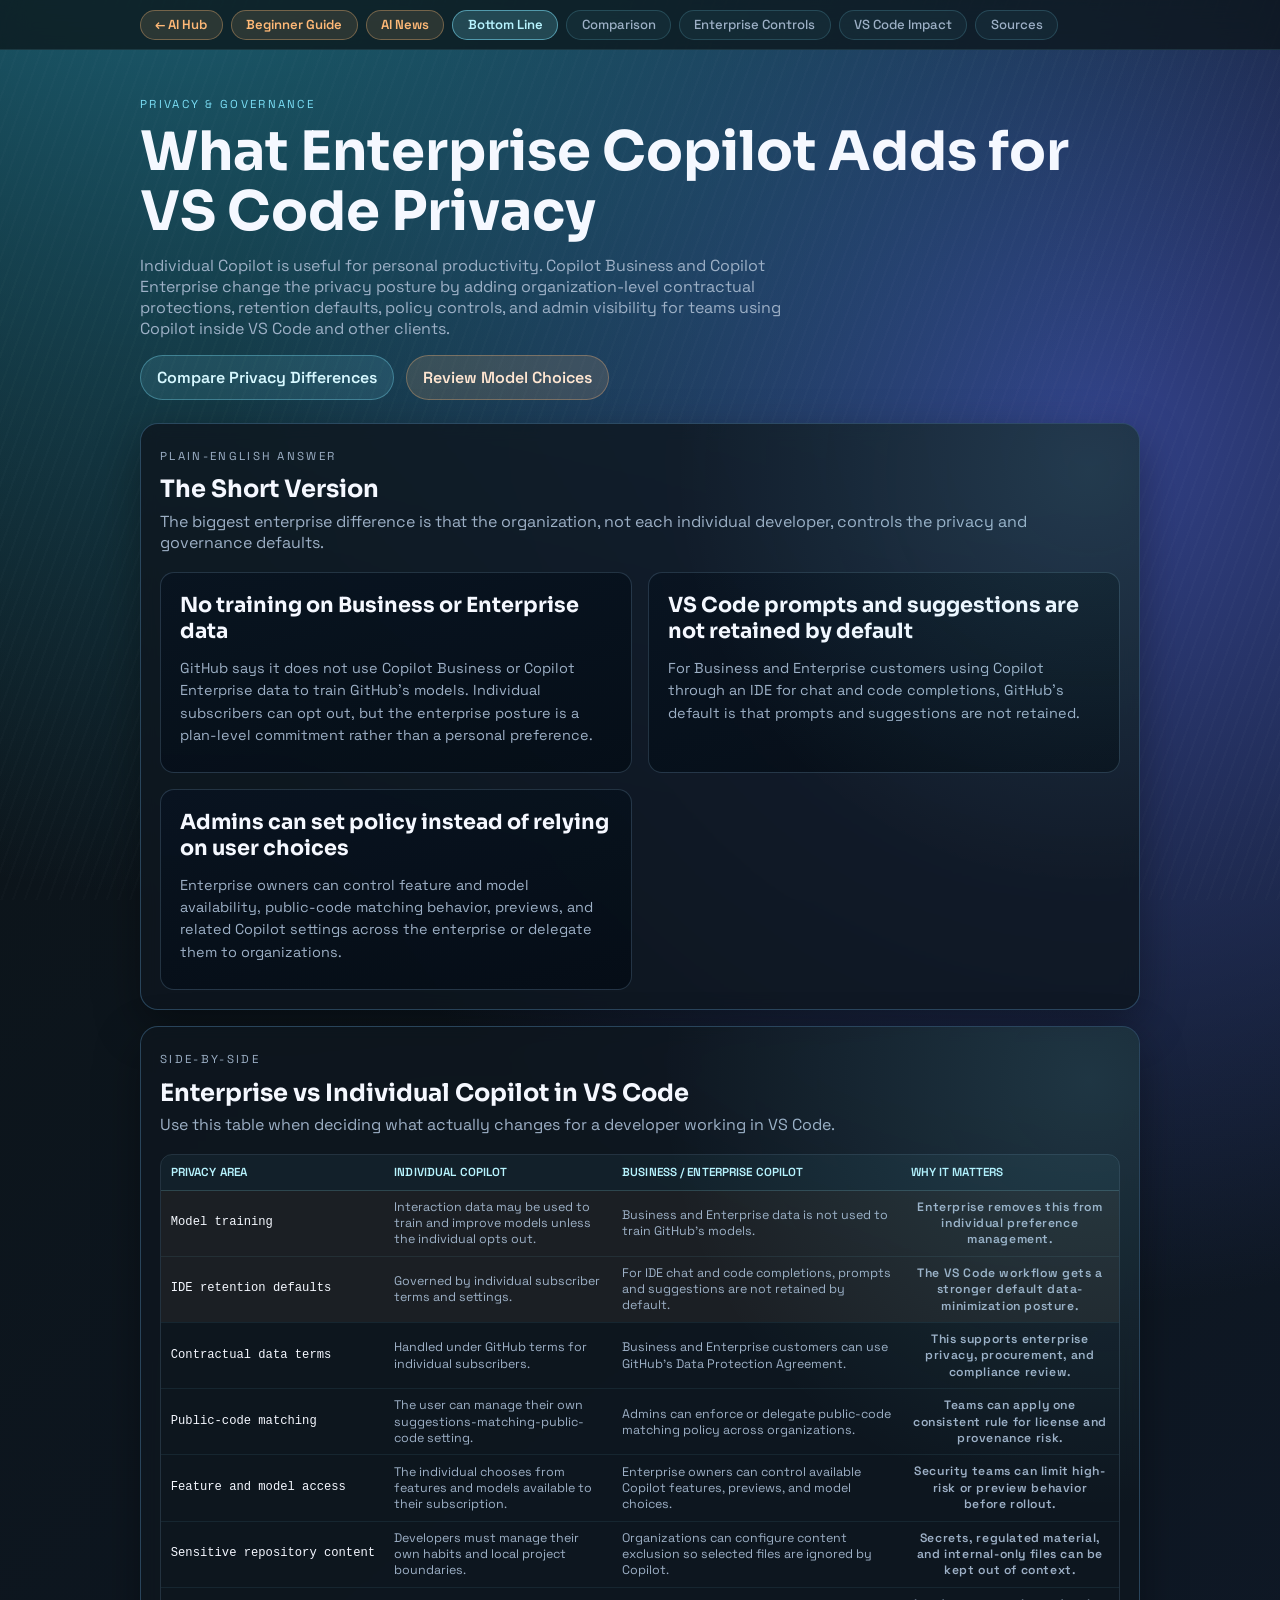
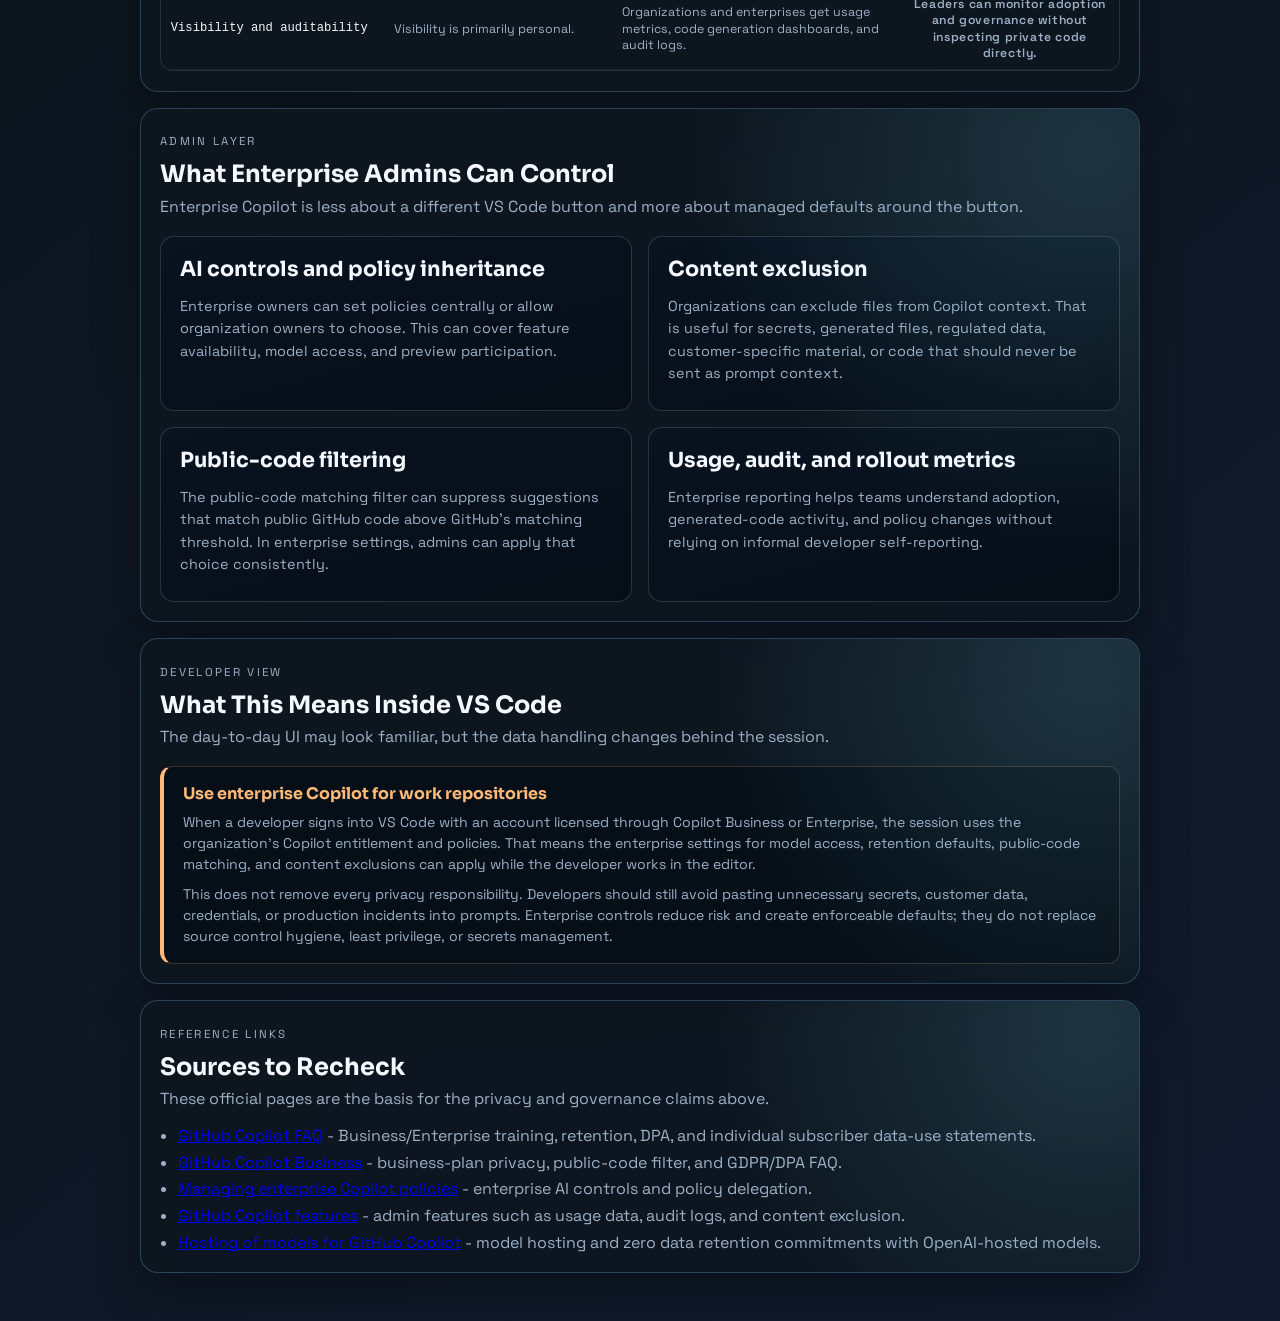
==== enterprise-privacy.html @ 4fa2a6f9 "Add enterprise Copilot privacy page" ====
<!doctype html>
<html lang="en">
  <head>
    <meta charset="UTF-8" />
    <meta name="viewport" content="width=device-width, initial-scale=1.0" />
    <title>Enterprise Copilot Privacy — VS Code Data Controls</title>
    <meta
      name="description"
      content="A practical comparison of what GitHub Copilot Business and Enterprise add for privacy and governance compared with individual Copilot use in VS Code."
    />
    <link rel="preconnect" href="https://fonts.googleapis.com" />
    <link rel="preconnect" href="https://fonts.gstatic.com" crossorigin />
    <link
      href="https://fonts.googleapis.com/css2?family=Space+Grotesk:wght@400;500;700&family=Sora:wght@500;700&display=swap"
      rel="stylesheet"
    />
    <link rel="stylesheet" href="styles.css" />
  </head>
  <body>
    <div class="background-glow" aria-hidden="true"></div>

    <nav class="section-nav nav-visible-always" id="section-nav" aria-label="Enterprise privacy page sections">
      <div class="section-nav-inner">
        <a href="index.html" class="nav-pill nav-pill-back">&#8592; AI Hub</a>
        <a href="guide.html" class="nav-pill nav-pill-back">Beginner Guide</a>
        <a href="news.html" class="nav-pill nav-pill-back">AI News</a>
        <a href="#bottom-line" class="nav-pill active">Bottom Line</a>
        <a href="#comparison" class="nav-pill">Comparison</a>
        <a href="#controls" class="nav-pill">Enterprise Controls</a>
        <a href="#vscode" class="nav-pill">VS Code Impact</a>
        <a href="#sources" class="nav-pill">Sources</a>
      </div>
    </nav>

    <main class="page">
      <header class="hero reveal">
        <p class="eyebrow">Privacy &amp; Governance</p>
        <h1>What Enterprise Copilot Adds for VS Code Privacy</h1>
        <p class="hero-copy">
          Individual Copilot is useful for personal productivity. Copilot Business and Copilot Enterprise change the
          privacy posture by adding organization-level contractual protections, retention defaults, policy controls,
          and admin visibility for teams using Copilot inside VS Code and other clients.
        </p>
        <div class="hero-actions">
          <a href="#comparison" class="hero-guide-link">Compare Privacy Differences</a>
          <a href="index.html#models" class="hero-guide-link hero-guide-link-secondary">Review Model Choices</a>
        </div>
      </header>

      <section class="panel reveal" id="bottom-line" aria-labelledby="bottom-line-heading">
        <div class="panel-head">
          <p class="eyebrow">Plain-English Answer</p>
          <h2 id="bottom-line-heading">The Short Version</h2>
          <p>
            The biggest enterprise difference is that the organization, not each individual developer, controls the
            privacy and governance defaults.
          </p>
        </div>

        <div class="overview-grid">
          <article class="overview-card">
            <h3>No training on Business or Enterprise data</h3>
            <p class="guide-text">
              GitHub says it does not use Copilot Business or Copilot Enterprise data to train GitHub's models.
              Individual subscribers can opt out, but the enterprise posture is a plan-level commitment rather than a
              personal preference.
            </p>
          </article>
          <article class="overview-card">
            <h3>VS Code prompts and suggestions are not retained by default</h3>
            <p class="guide-text">
              For Business and Enterprise customers using Copilot through an IDE for chat and code completions, GitHub's
              default is that prompts and suggestions are not retained.
            </p>
          </article>
          <article class="overview-card">
            <h3>Admins can set policy instead of relying on user choices</h3>
            <p class="guide-text">
              Enterprise owners can control feature and model availability, public-code matching behavior, previews,
              and related Copilot settings across the enterprise or delegate them to organizations.
            </p>
          </article>
        </div>
      </section>

      <section class="panel reveal" id="comparison" aria-labelledby="comparison-heading">
        <div class="panel-head">
          <p class="eyebrow">Side-by-Side</p>
          <h2 id="comparison-heading">Enterprise vs Individual Copilot in VS Code</h2>
          <p>Use this table when deciding what actually changes for a developer working in VS Code.</p>
        </div>

        <div class="table-wrapper">
          <table class="models-table">
            <thead>
              <tr>
                <th>Privacy Area</th>
                <th>Individual Copilot</th>
                <th>Business / Enterprise Copilot</th>
                <th>Why It Matters</th>
              </tr>
            </thead>
            <tbody>
              <tr class="highlight">
                <td class="model-name">Model training</td>
                <td>Interaction data may be used to train and improve models unless the individual opts out.</td>
                <td>Business and Enterprise data is not used to train GitHub's models.</td>
                <td class="strengths">Enterprise removes this from individual preference management.</td>
              </tr>
              <tr class="highlight">
                <td class="model-name">IDE retention defaults</td>
                <td>Governed by individual subscriber terms and settings.</td>
                <td>For IDE chat and code completions, prompts and suggestions are not retained by default.</td>
                <td class="strengths">The VS Code workflow gets a stronger default data-minimization posture.</td>
              </tr>
              <tr>
                <td class="model-name">Contractual data terms</td>
                <td>Handled under GitHub terms for individual subscribers.</td>
                <td>Business and Enterprise customers can use GitHub's Data Protection Agreement.</td>
                <td class="strengths">This supports enterprise privacy, procurement, and compliance review.</td>
              </tr>
              <tr>
                <td class="model-name">Public-code matching</td>
                <td>The user can manage their own suggestions-matching-public-code setting.</td>
                <td>Admins can enforce or delegate public-code matching policy across organizations.</td>
                <td class="strengths">Teams can apply one consistent rule for license and provenance risk.</td>
              </tr>
              <tr>
                <td class="model-name">Feature and model access</td>
                <td>The individual chooses from features and models available to their subscription.</td>
                <td>Enterprise owners can control available Copilot features, previews, and model choices.</td>
                <td class="strengths">Security teams can limit high-risk or preview behavior before rollout.</td>
              </tr>
              <tr>
                <td class="model-name">Sensitive repository content</td>
                <td>Developers must manage their own habits and local project boundaries.</td>
                <td>Organizations can configure content exclusion so selected files are ignored by Copilot.</td>
                <td class="strengths">Secrets, regulated material, and internal-only files can be kept out of context.</td>
              </tr>
              <tr>
                <td class="model-name">Visibility and auditability</td>
                <td>Visibility is primarily personal.</td>
                <td>Organizations and enterprises get usage metrics, code generation dashboards, and audit logs.</td>
                <td class="strengths">Leaders can monitor adoption and governance without inspecting private code directly.</td>
              </tr>
            </tbody>
          </table>
        </div>
      </section>

      <section class="panel reveal" id="controls" aria-labelledby="controls-heading">
        <div class="panel-head">
          <p class="eyebrow">Admin Layer</p>
          <h2 id="controls-heading">What Enterprise Admins Can Control</h2>
          <p>Enterprise Copilot is less about a different VS Code button and more about managed defaults around the button.</p>
        </div>

        <div class="overview-grid">
          <article class="overview-card">
            <h3>AI controls and policy inheritance</h3>
            <p class="guide-text">
              Enterprise owners can set policies centrally or allow organization owners to choose. This can cover
              feature availability, model access, and preview participation.
            </p>
          </article>
          <article class="overview-card">
            <h3>Content exclusion</h3>
            <p class="guide-text">
              Organizations can exclude files from Copilot context. That is useful for secrets, generated files,
              regulated data, customer-specific material, or code that should never be sent as prompt context.
            </p>
          </article>
          <article class="overview-card">
            <h3>Public-code filtering</h3>
            <p class="guide-text">
              The public-code matching filter can suppress suggestions that match public GitHub code above GitHub's
              matching threshold. In enterprise settings, admins can apply that choice consistently.
            </p>
          </article>
          <article class="overview-card">
            <h3>Usage, audit, and rollout metrics</h3>
            <p class="guide-text">
              Enterprise reporting helps teams understand adoption, generated-code activity, and policy changes without
              relying on informal developer self-reporting.
            </p>
          </article>
        </div>
      </section>

      <section class="panel reveal" id="vscode" aria-labelledby="vscode-heading">
        <div class="panel-head">
          <p class="eyebrow">Developer View</p>
          <h2 id="vscode-heading">What This Means Inside VS Code</h2>
          <p>The day-to-day UI may look familiar, but the data handling changes behind the session.</p>
        </div>

        <div class="guide-callout">
          <h3>Use enterprise Copilot for work repositories</h3>
          <p>
            When a developer signs into VS Code with an account licensed through Copilot Business or Enterprise, the
            session uses the organization's Copilot entitlement and policies. That means the enterprise settings for
            model access, retention defaults, public-code matching, and content exclusions can apply while the developer
            works in the editor.
          </p>
          <p>
            This does not remove every privacy responsibility. Developers should still avoid pasting unnecessary secrets,
            customer data, credentials, or production incidents into prompts. Enterprise controls reduce risk and create
            enforceable defaults; they do not replace source control hygiene, least privilege, or secrets management.
          </p>
        </div>
      </section>

      <section class="panel reveal" id="sources" aria-labelledby="sources-heading">
        <div class="panel-head">
          <p class="eyebrow">Reference Links</p>
          <h2 id="sources-heading">Sources to Recheck</h2>
          <p>These official pages are the basis for the privacy and governance claims above.</p>
        </div>

        <ul class="news-sources">
          <li>
            <a href="https://github.com/features/copilot" target="_blank" rel="noopener noreferrer">GitHub Copilot FAQ</a>
            - Business/Enterprise training, retention, DPA, and individual subscriber data-use statements.
          </li>
          <li>
            <a href="https://github.com/features/copilot/copilot-business" target="_blank" rel="noopener noreferrer">GitHub Copilot Business</a>
            - business-plan privacy, public-code filter, and GDPR/DPA FAQ.
          </li>
          <li>
            <a href="https://docs.github.com/copilot/how-tos/administer-copilot/manage-for-enterprise/manage-enterprise-policies" target="_blank" rel="noopener noreferrer">Managing enterprise Copilot policies</a>
            - enterprise AI controls and policy delegation.
          </li>
          <li>
            <a href="https://docs.github.com/en/enterprise-cloud@latest/copilot/about-github-copilot/github-copilot-features" target="_blank" rel="noopener noreferrer">GitHub Copilot features</a>
            - admin features such as usage data, audit logs, and content exclusion.
          </li>
          <li>
            <a href="https://docs.github.com/en/enterprise-cloud@latest/copilot/reference/ai-models/model-hosting" target="_blank" rel="noopener noreferrer">Hosting of models for GitHub Copilot</a>
            - model hosting and zero data retention commitments with OpenAI-hosted models.
          </li>
        </ul>
      </section>
    </main>

    <script src="script.js"></script>
  </body>
</html>
---- styles.css ----
:root {
  --bg-start: #0b1316;
  --bg-end: #101a2c;
  --panel: rgba(14, 22, 31, 0.82);
  --panel-border: rgba(120, 196, 255, 0.27);
  --text: #f5f8ff;
  --muted: #9db0c6;
  --accent: #7bdff6;
  --accent-2: #ffb977;
  --danger: #ff7f7f;
  --shadow: 0 16px 45px rgba(0, 0, 0, 0.35);
}

*,
*::before,
*::after {
  box-sizing: border-box;
}

html {
  scroll-behavior: smooth;
  scroll-padding-top: 4rem;
}

body {
  margin: 0;
  min-height: 100vh;
  font-family: "Space Grotesk", sans-serif;
  color: var(--text);
  background: radial-gradient(circle at 15% -10%, #1f6c82 0, transparent 35%),
    radial-gradient(circle at 85% 15%, #33428a 0, transparent 32%),
    linear-gradient(140deg, var(--bg-start), var(--bg-end));
}

.background-glow {
  position: fixed;
  inset: 0;
  pointer-events: none;
  background: repeating-linear-gradient(
    110deg,
    rgba(255, 255, 255, 0.015),
    rgba(255, 255, 255, 0.015) 2px,
    transparent 2px,
    transparent 11px
  );
  animation: drift 16s linear infinite;
}

.page {
  width: min(1000px, 94vw);
  margin: 0 auto;
  padding: 2.2rem 0 3rem;
}

.hero-shell {
  display: grid;
  grid-template-columns: 1fr;
  gap: 1rem;
  align-items: start;
  margin-bottom: 1.4rem;
}

.hero {
  margin-bottom: 1.4rem;
}

.hero-shell .hero {
  margin-bottom: 0;
}

.eyebrow {
  letter-spacing: 0.2em;
  text-transform: uppercase;
  font-size: 0.72rem;
  color: var(--accent);
  margin-bottom: 0.7rem;
}

h1,
h2,
h3 {
  font-family: "Sora", sans-serif;
}

h1 {
  margin: 0;
  font-size: clamp(2rem, 5vw, 3.4rem);
  line-height: 1.1;
}

.hero-copy {
  margin-top: 0.8rem;
  max-width: 66ch;
  color: var(--muted);
}

.hero-actions {
  display: flex;
  flex-wrap: wrap;
  gap: 0.75rem;
  margin-top: 1rem;
}

.hero-guide-link {
  display: inline-flex;
  align-items: center;
  gap: 0.4rem;
  padding: 0.7rem 1rem;
  border-radius: 999px;
  border: 1px solid rgba(123, 223, 246, 0.35);
  background: rgba(123, 223, 246, 0.12);
  color: #d7f8ff;
  text-decoration: none;
  font-weight: 600;
  transition: background 160ms ease, border-color 160ms ease, transform 160ms ease;
}

.hero-guide-link:hover,
.hero-guide-link:focus-visible {
  background: rgba(123, 223, 246, 0.2);
  border-color: rgba(123, 223, 246, 0.58);
  transform: translateY(-1px);
}

.hero-guide-link-secondary {
  background: rgba(255, 185, 119, 0.14);
  border-color: rgba(255, 185, 119, 0.32);
  color: #ffe6d1;
}

.hero-guide-link-secondary:hover,
.hero-guide-link-secondary:focus-visible {
  background: rgba(255, 185, 119, 0.2);
  border-color: rgba(255, 185, 119, 0.58);
}

.news-sidebar {
  position: relative;
  overflow: hidden;
  border-radius: 20px;
  padding: 0.9rem;
  border: 1px solid rgba(255, 196, 119, 0.32);
  background:
    radial-gradient(circle at top right, rgba(255, 214, 153, 0.2), transparent 34%),
    linear-gradient(160deg, rgba(47, 27, 16, 0.96), rgba(23, 15, 12, 0.96));
  box-shadow: 0 22px 45px rgba(0, 0, 0, 0.34);
}

.news-sidebar::before {
  content: "";
  position: absolute;
  inset: 0;
  pointer-events: none;
  background: repeating-linear-gradient(
    135deg,
    rgba(255, 255, 255, 0.018),
    rgba(255, 255, 255, 0.018) 5px,
    transparent 5px,
    transparent 14px
  );
  opacity: 0.7;
}

.news-sidebar > * {
  position: relative;
  z-index: 1;
}

.news-sidebar-head h2 {
  margin: 0;
  font-size: clamp(1.08rem, 1.8vw, 1.38rem);
  line-height: 1.15;
  letter-spacing: -0.02em;
}

.news-sidebar-head p:last-child {
  margin: 0.45rem 0 0;
  color: rgba(255, 233, 205, 0.78);
  line-height: 1.4;
  font-size: 0.8rem;
}

.news-sidebar-kicker {
  margin: 0 0 0.4rem;
  color: #ffcf9a;
  font-size: 0.62rem;
  letter-spacing: 0.18em;
  text-transform: uppercase;
}

.latest-news-list {
  display: grid;
  gap: 0.55rem;
  margin-top: 0.75rem;
}

.latest-news-card {
  padding: 0.72rem 0.78rem;
  border-radius: 12px;
  background: rgba(255, 244, 230, 0.06);
  border: 1px solid rgba(255, 214, 163, 0.14);
  backdrop-filter: blur(8px);
  -webkit-backdrop-filter: blur(8px);
}

.latest-news-meta {
  margin: 0;
  color: #ffcf9a;
  text-transform: uppercase;
  letter-spacing: 0.12em;
  font-size: 0.6rem;
}

.latest-news-title {
  margin: 0.28rem 0 0;
  font-size: 0.83rem;
  line-height: 1.28;
  letter-spacing: -0.01em;
}

.latest-news-title a {
  color: #fff5e8;
  text-decoration: none;
  font-weight: 600;
}

.latest-news-title a:hover,
.latest-news-title a:focus-visible {
  color: #ffd6aa;
}

.latest-news-summary {
  margin: 0.38rem 0 0;
  color: rgba(255, 239, 219, 0.75);
  font-size: 0.75rem;
  line-height: 1.38;
  display: -webkit-box;
  -webkit-line-clamp: 3;
  line-clamp: 3;
  -webkit-box-orient: vertical;
  overflow: hidden;
}

.news-sidebar-link {
  display: inline-flex;
  align-items: center;
  gap: 0.45rem;
  margin-top: 0.75rem;
  padding: 0.58rem 0.72rem;
  border-radius: 999px;
  border: 1px solid rgba(255, 196, 119, 0.42);
  background: rgba(255, 185, 119, 0.12);
  color: #fff3e2;
  font-weight: 600;
  font-size: 0.76rem;
  letter-spacing: 0.01em;
  text-decoration: none;
  transition: transform 160ms ease, background 160ms ease, border-color 160ms ease;
}

.news-sidebar-link::after {
  content: "→";
}

.news-sidebar-link:hover,
.news-sidebar-link:focus-visible {
  transform: translateX(1px);
  background: rgba(255, 185, 119, 0.18);
  border-color: rgba(255, 196, 119, 0.58);
}

.workflow-grid {
  margin-top: 1.2rem;
  display: grid;
  grid-template-columns: repeat(auto-fit, minmax(220px, 1fr));
  gap: 1rem;
}

.workflow-card {
  border: 1px solid rgba(164, 216, 255, 0.18);
  border-radius: 16px;
  padding: 1.1rem;
  background: linear-gradient(165deg, rgba(9, 20, 33, 0.9), rgba(5, 13, 22, 0.86));
}

.workflow-card h3 {
  margin: 0 0 0.55rem 0;
  font-size: 1.05rem;
}

.workflow-card p {
  margin: 0;
  color: var(--muted);
  line-height: 1.55;
  font-size: 0.9rem;
}

.workflow-note {
  margin-top: 0.75rem !important;
  color: rgba(245, 248, 255, 0.88) !important;
}

.workflow-note code,
.news-callout code {
  font-size: 0.85em;
  padding: 0.1rem 0.33rem;
  border-radius: 4px;
  background: rgba(123, 223, 246, 0.11);
  color: var(--accent);
  font-family: "SF Mono", "Fira Code", "Cascadia Code", monospace;
}

.feed-status {
  margin: 0;
  padding: 0.9rem 1rem;
  border-radius: 14px;
  border: 1px dashed rgba(123, 223, 246, 0.28);
  background: rgba(123, 223, 246, 0.05);
  color: var(--muted);
  line-height: 1.5;
}

.panel {
  background: var(--panel);
  border: 1px solid var(--panel-border);
  border-radius: 18px;
  box-shadow: var(--shadow);
  padding: 1.2rem;
  -webkit-backdrop-filter: blur(8px);
  backdrop-filter: blur(8px);
  position: relative;
  overflow: hidden;
}

.panel::before {
  content: "";
  position: absolute;
  inset: 0;
  pointer-events: none;
  background: radial-gradient(circle at 95% 8%, rgba(123, 223, 246, 0.15), transparent 38%);
}

.panel + .panel {
  margin-top: 1rem;
}

.panel-head h2 {
  margin: 0;
}

.panel-head p {
  color: var(--muted);
  margin-top: 0.4rem;
}

/* ── Use Cases Accordion ───────────────────────────────── */
.use-cases-list {
  margin-top: 1rem;
  display: flex;
  flex-direction: column;
  gap: 0.75rem;
}

.use-case-item {
  border: 1px solid rgba(164, 216, 255, 0.2);
  border-radius: 12px;
  background: linear-gradient(165deg, rgba(9, 20, 33, 0.88), rgba(5, 13, 22, 0.88));
  overflow: hidden;
}

.use-case-item summary {
  list-style: none;
  cursor: pointer;
  display: flex;
  align-items: center;
  justify-content: space-between;
  gap: 0.8rem;
  padding: 0.8rem 0.95rem;
  font-family: "Sora", sans-serif;
  font-size: 0.95rem;
  color: var(--text);
}

.use-case-item summary::-webkit-details-marker {
  display: none;
}

.use-case-item summary::after {
  content: "+";
  width: 1.2rem;
  height: 1.2rem;
  display: inline-flex;
  align-items: center;
  justify-content: center;
  border-radius: 50%;
  font-size: 0.95rem;
  color: #b8f4ff;
  border: 1px solid rgba(123, 223, 246, 0.35);
  background: rgba(123, 223, 246, 0.08);
  flex-shrink: 0;
}

.use-case-item[open] summary::after {
  content: "−";
}

.use-case-title {
  line-height: 1.3;
}

.use-case-tag {
  font-family: "Space Grotesk", sans-serif;
  font-size: 0.68rem;
  text-transform: uppercase;
  letter-spacing: 0.08em;
  color: var(--accent);
  padding: 0.2rem 0.4rem;
  border-radius: 999px;
  background: rgba(123, 223, 246, 0.13);
  border: 1px solid rgba(123, 223, 246, 0.28);
}

.use-case-body {
  border-top: 1px solid rgba(123, 223, 246, 0.12);
  padding: 0.85rem 0.95rem 0.95rem;
  color: var(--muted);
}

.use-case-body h3 {
  margin: 0.65rem 0 0.35rem;
  font-size: 0.88rem;
  font-family: "Space Grotesk", sans-serif;
  letter-spacing: 0.02em;
}

.use-case-body p {
  margin: 0;
  font-size: 0.84rem;
  line-height: 1.45;
}

.use-case-steps,
.use-case-points {
  margin: 0.15rem 0 0;
  padding-left: 1.05rem;
  font-size: 0.82rem;
  line-height: 1.45;
}

.use-case-steps li + li,
.use-case-points li + li {
  margin-top: 0.22rem;
}

.use-case-body code {
  font-size: 0.83em;
  padding: 0.1rem 0.33rem;
  border-radius: 4px;
  background: rgba(123, 223, 246, 0.11);
  color: var(--accent);
  font-family: "SF Mono", "Fira Code", "Cascadia Code", monospace;
}

/* ── Filter bar ─────────────────────────────────────────── */
.filter-bar {
  display: flex;
  flex-wrap: wrap;
  gap: 0.45rem;
  margin-top: 1rem;
}

.filter-pill {
  display: inline-flex;
  align-items: center;
  gap: 0.35rem;
  padding: 0.28rem 0.7rem;
  border-radius: 999px;
  border: 1px solid rgba(123, 223, 246, 0.22);
  background: rgba(123, 223, 246, 0.06);
  color: var(--muted);
  font-family: "Space Grotesk", sans-serif;
  font-size: 0.8rem;
  cursor: pointer;
  transition: background 160ms ease, border-color 160ms ease, color 160ms ease;
}

.filter-pill:hover {
  background: rgba(123, 223, 246, 0.14);
  border-color: rgba(123, 223, 246, 0.42);
  color: var(--text);
}

.filter-pill.active {
  background: rgba(123, 223, 246, 0.2);
  border-color: rgba(123, 223, 246, 0.58);
  color: #b8f4ff;
  font-weight: 600;
}

.pill-count {
  font-size: 0.7rem;
  opacity: 0.65;
}

/* ── Grouped (all categories) view ─────────────────────── */
.category-container {
  display: flex;
  flex-direction: column;
  gap: 2rem;
  margin-top: 1.5rem;
}

.category-section {
  display: flex;
  flex-direction: column;
}

.category-header {
  font-family: "Space Grotesk", sans-serif;
  font-size: 0.75rem;
  font-weight: 600;
  text-transform: uppercase;
  letter-spacing: 0.14em;
  color: var(--accent);
  margin: 0 0 0.65rem 0;
  padding-bottom: 0.5rem;
  border-bottom: 1px solid rgba(123, 223, 246, 0.15);
}

/* ── Resource grid ──────────────────────────────────────── */
.resource-grid {
  margin-top: 1.15rem;
  display: grid;
  grid-template-columns: repeat(auto-fit, minmax(250px, 1fr));
  gap: 1rem;
}

.category-section .resource-grid {
  margin-top: 0;
}

.resource-card {
  border: 1px solid rgba(164, 216, 255, 0.22);
  border-radius: 16px;
  padding: 1rem;
  background: linear-gradient(165deg, rgba(9, 20, 33, 0.9), rgba(5, 13, 22, 0.9));
  display: flex;
  flex-direction: column;
  gap: 0.75rem;
  transition: transform 180ms ease, border-color 180ms ease, box-shadow 180ms ease;
  min-width: 0;
  min-height: 240px;
  position: relative;
  overflow: hidden;
}

.resource-card::after {
  content: "";
  position: absolute;
  inset: 0;
  border-radius: inherit;
  border: 1px solid rgba(255, 255, 255, 0.06);
  pointer-events: none;
}

.resource-card:hover {
  transform: translateY(-3px);
  border-color: rgba(255, 185, 119, 0.65);
  box-shadow: 0 14px 35px rgba(0, 0, 0, 0.32);
}

.card-top {
  display: flex;
  align-items: center;
  justify-content: space-between;
  gap: 0.5rem;
}

.chip {
  display: inline-flex;
  align-items: center;
  justify-content: center;
  font-size: 0.78rem;
  padding: 0.28rem 0.54rem;
  border-radius: 999px;
  background: rgba(123, 223, 246, 0.2);
  color: #b8f4ff;
  border: 1px solid rgba(123, 223, 246, 0.35);
}

.source {
  font-size: 0.75rem;
  letter-spacing: 0.02em;
  color: rgba(207, 224, 241, 0.82);
  text-transform: lowercase;
}

.resource-card h3 {
  margin: 0;
  line-height: 1.24;
  font-size: 1.38rem;
  overflow-wrap: anywhere;
  word-break: break-word;
}

.note {
  margin: 0;
  color: var(--muted);
  line-height: 1.45;
  display: -webkit-box;
  -webkit-line-clamp: 4;
  line-clamp: 4;
  -webkit-box-orient: vertical;
  overflow: hidden;
  overflow-wrap: anywhere;
  word-break: break-word;
}

.card-actions {
  margin-top: auto;
}

.visit-link {
  display: inline-flex;
  align-items: center;
  gap: 0.45rem;
  color: #d7f8ff;
  text-decoration: none;
  font-weight: 700;
  font-size: 0.93rem;
  border: 1px solid rgba(184, 244, 255, 0.34);
  background: rgba(123, 223, 246, 0.12);
  padding: 0.45rem 0.7rem;
  border-radius: 10px;
  transition: background-color 160ms ease, border-color 160ms ease, transform 160ms ease;
  overflow-wrap: anywhere;
  word-break: break-word;
}

.visit-link::after {
  content: "↗";
  font-size: 0.9rem;
}

.visit-link:hover,
.visit-link:focus-visible {
  background: rgba(255, 185, 119, 0.18);
  border-color: rgba(255, 185, 119, 0.55);
  transform: translateX(1px);
}

.visit-link:focus-visible {
  outline: 2px solid rgba(184, 244, 255, 0.6);
  outline-offset: 2px;
}

.reveal {
  opacity: 0;
  transform: translateY(10px);
  animation: reveal-up 700ms ease forwards;
}

.reveal:nth-of-type(2) {
  animation-delay: 120ms;
}

.reveal:nth-of-type(3) {
  animation-delay: 220ms;
}

@keyframes reveal-up {
  to {
    opacity: 1;
    transform: translateY(0);
  }
}

@keyframes drift {
  0% {
    transform: translateY(0);
  }
  50% {
    transform: translateY(8px);
  }
  100% {
    transform: translateY(0);
  }
}

/* ── Section Nav ───────────────────────────────────────── */
.section-nav {
  position: sticky;
  top: 0;
  z-index: 100;
  background: rgba(11, 19, 22, 0.72);
  -webkit-backdrop-filter: blur(14px);
  backdrop-filter: blur(14px);
  border-bottom: 1px solid rgba(123, 223, 246, 0.12);
  padding: 0.6rem 0;
  transform: translateY(-100%);
  opacity: 0;
  transition: transform 300ms ease, opacity 300ms ease;
}

.section-nav.nav-visible {
  transform: translateY(0);
  opacity: 1;
}

.section-nav-inner {
  width: min(1000px, 94vw);
  margin: 0 auto;
  display: flex;
  gap: 0.5rem;
  overflow-x: auto;
  scrollbar-width: none;
  -ms-overflow-style: none;
}

.section-nav-inner::-webkit-scrollbar {
  display: none;
}

.nav-pill {
  flex-shrink: 0;
  padding: 0.35rem 0.9rem;
  border-radius: 999px;
  border: 1px solid rgba(123, 223, 246, 0.18);
  background: rgba(123, 223, 246, 0.05);
  color: var(--muted);
  font-family: "Space Grotesk", sans-serif;
  font-size: 0.82rem;
  font-weight: 500;
  text-decoration: none;
  white-space: nowrap;
  transition: background 160ms ease, border-color 160ms ease, color 160ms ease;
}

.nav-pill:hover {
  background: rgba(123, 223, 246, 0.14);
  border-color: rgba(123, 223, 246, 0.4);
  color: var(--text);
}

.nav-pill.active {
  background: rgba(123, 223, 246, 0.2);
  border-color: rgba(123, 223, 246, 0.55);
  color: #b8f4ff;
  font-weight: 600;
}

/* ── Overview Grid ─────────────────────────────────────── */
.overview-grid {
  display: grid;
  grid-template-columns: 1fr 1fr;
  gap: 1rem;
  margin-top: 1.2rem;
}

.overview-card {
  border: 1px solid rgba(164, 216, 255, 0.18);
  border-radius: 14px;
  padding: 1.2rem;
  background: linear-gradient(165deg, rgba(9, 20, 33, 0.85), rgba(5, 13, 22, 0.85));
}

.overview-card h3 {
  margin: 0 0 0.8rem 0;
  font-size: 1.3rem;
  display: flex;
  align-items: center;
  gap: 0.5rem;
}

.overview-icon {
  font-size: 1.4rem;
}

.overview-list {
  margin: 0;
  padding-left: 1.1rem;
  color: var(--muted);
  line-height: 1.6;
  font-size: 0.92rem;
}

.overview-list li + li {
  margin-top: 0.35rem;
}

.overview-list code {
  font-size: 0.85em;
  padding: 0.12rem 0.4rem;
  border-radius: 4px;
  background: rgba(123, 223, 246, 0.12);
  color: var(--accent);
  font-family: "SF Mono", "Fira Code", "Cascadia Code", monospace;
}

/* ── Steps Timeline ────────────────────────────────────── */
.steps-timeline {
  display: flex;
  flex-direction: column;
  gap: 0;
  margin-top: 1.2rem;
  position: relative;
}

.steps-timeline::before {
  content: "";
  position: absolute;
  left: 1.15rem;
  top: 1.15rem;
  bottom: 1.15rem;
  width: 2px;
  background: linear-gradient(to bottom, var(--accent), rgba(123, 223, 246, 0.12));
  border-radius: 1px;
}

.step-card {
  display: flex;
  gap: 1rem;
  padding: 1rem 0;
  position: relative;
}

.step-number {
  flex-shrink: 0;
  width: 2.3rem;
  height: 2.3rem;
  display: flex;
  align-items: center;
  justify-content: center;
  border-radius: 50%;
  background: rgba(123, 223, 246, 0.15);
  border: 2px solid var(--accent);
  color: var(--accent);
  font-family: "Sora", sans-serif;
  font-weight: 700;
  font-size: 0.95rem;
  z-index: 1;
}

.step-body {
  flex: 1;
  min-width: 0;
}

.step-body h3 {
  margin: 0 0 0.3rem 0;
  font-size: 1.1rem;
  line-height: 1.3;
}

.step-body p {
  margin: 0 0 0.6rem 0;
  color: var(--muted);
  font-size: 0.9rem;
  line-height: 1.45;
}

.step-link {
  display: inline-flex;
  align-items: center;
  gap: 0.3rem;
  color: var(--accent);
  text-decoration: none;
  font-size: 0.85rem;
  font-weight: 600;
  transition: color 160ms ease;
  margin-right: 1rem;
}

.step-link:hover {
  color: var(--accent-2);
}

/* ── Reference Grid ────────────────────────────────────── */
.ref-grid {
  display: grid;
  grid-template-columns: repeat(auto-fit, minmax(180px, 1fr));
  gap: 0.7rem;
  margin-top: 1.2rem;
}

.ref-item {
  display: flex;
  flex-direction: column;
  gap: 0.35rem;
  padding: 0.9rem 1rem;
  border-radius: 10px;
  background: rgba(5, 13, 22, 0.7);
  border: 1px solid rgba(123, 223, 246, 0.12);
}

.ref-file {
  font-family: "SF Mono", "Fira Code", "Cascadia Code", monospace;
  font-size: 0.88rem;
  color: var(--accent);
  word-break: break-all;
}

.ref-desc {
  font-size: 0.8rem;
  color: var(--muted);
  line-height: 1.35;
}

/* ── Models Table ──────────────────────────────────────── */
.table-wrapper {
  overflow-x: auto;
  margin-top: 1.2rem;
  border-radius: 12px;
  border: 1px solid rgba(164, 216, 255, 0.15);
}

.models-table {
  width: 100%;
  border-collapse: collapse;
  font-size: 0.78rem;
  line-height: 1.3;
}

.models-table thead {
  background: rgba(123, 223, 246, 0.05);
  border-bottom: 1px solid rgba(123, 223, 246, 0.2);
}

.models-table th {
  padding: 0.6rem 0.6rem;
  text-align: left;
  font-weight: 600;
  letter-spacing: 0.01em;
  color: #b8f4ff;
  font-family: "Space Grotesk", sans-serif;
  font-size: 0.73rem;
  text-transform: uppercase;
  white-space: nowrap;
}

.models-table td {
  padding: 0.5rem 0.6rem;
  border-bottom: 1px solid rgba(123, 223, 246, 0.08);
  color: var(--muted);
}

.models-table tbody tr {
  transition: background 140ms ease;
}

.models-table tbody tr:hover {
  background: rgba(123, 223, 246, 0.04);
}

.models-table tbody tr.highlight {
  background: rgba(255, 185, 119, 0.06);
}

.models-table tbody tr.highlight:hover {
  background: rgba(255, 185, 119, 0.08);
}

.models-table .model-name {
  font-weight: 500;
  color: var(--text);
  white-space: nowrap;
  font-family: "SF Mono", "Fira Code", "Cascadia Code", monospace;
  font-size: 0.76rem;
}

.cap-badge {
  display: inline-block;
  font-size: 0.6rem;
  font-weight: 600;
  padding: 0.18rem 0.3rem;
  border-radius: 3px;
  background: rgba(123, 223, 246, 0.12);
  color: var(--accent);
  border: 1px solid rgba(123, 223, 246, 0.25);
  margin-right: 0.2rem;
  white-space: nowrap;
}

.models-table td:nth-child(4) {
  font-weight: 600;
  text-align: center;
  letter-spacing: 0.05em;
}

.strengths {
  font-size: 0.76rem;
  color: rgba(245, 248, 255, 0.8);
  line-height: 1.35;
}

.cost-free {
  color: #7bea66;
}

.cost-low {
  color: #b8f4ff;
}

.cost-std {
  color: #ffb977;
}

.cost-high {
  color: #ff7f7f;
}

.legend-info {
  margin-top: 1rem;
  padding: 0.7rem 0.8rem;
  border-radius: 8px;
  background: rgba(123, 223, 246, 0.06);
  border-left: 3px solid var(--accent);
  border: 1px solid rgba(123, 223, 246, 0.15);
}

.legend-info p {
  margin: 0;
  font-size: 0.75rem;
  color: var(--muted);
  line-height: 1.4;
}

/* ── News Page ─────────────────────────────────────────── */
.news-layout {
  display: grid;
  gap: 1rem;
}

.news-intro {
  display: grid;
  gap: 1rem;
}

.news-overview-grid {
  display: grid;
  grid-template-columns: repeat(auto-fit, minmax(160px, 1fr));
  gap: 0.7rem;
}

.news-overview-card {
  appearance: none;
  display: grid;
  justify-items: start;
  gap: 0.38rem;
  width: 100%;
  border-radius: 12px;
  border: 1px solid rgba(123, 223, 246, 0.18);
  background: rgba(123, 223, 246, 0.05);
  padding: 0.68rem 0.75rem;
  color: inherit;
  text-align: left;
  cursor: pointer;
  transition: border-color 160ms ease, background 160ms ease, transform 160ms ease;
}

.news-overview-card:hover,
.news-overview-card:focus-visible {
  border-color: rgba(123, 223, 246, 0.34);
  background: rgba(123, 223, 246, 0.1);
  transform: translateY(-1px);
}

.news-overview-card.active {
  border-color: rgba(123, 223, 246, 0.46);
  background: rgba(123, 223, 246, 0.14);
}

.news-overview-count {
  display: inline-flex;
  align-items: center;
  justify-content: center;
  min-width: 2rem;
  padding: 0.18rem 0.46rem;
  border-radius: 999px;
  background: rgba(215, 248, 255, 0.1);
  font-family: "Sora", sans-serif;
  font-size: 0.76rem;
  line-height: 1.1;
  color: #d7f8ff;
}

.news-overview-card h3 {
  margin: 0;
  font-size: 0.8rem;
}

.news-callout {
  padding: 1rem 1.1rem;
  border-radius: 16px;
  background: linear-gradient(160deg, rgba(255, 185, 119, 0.14), rgba(123, 223, 246, 0.08));
  border: 1px solid rgba(255, 185, 119, 0.26);
}

.news-callout p {
  margin: 0;
  color: rgba(245, 248, 255, 0.88);
  line-height: 1.48;
  font-size: 0.88rem;
}

.news-spotlight-grid,
.news-section-grid {
  display: grid;
  grid-template-columns: repeat(auto-fit, minmax(250px, 1fr));
  gap: 0.75rem;
}

.news-page-card {
  min-height: 0;
  background: linear-gradient(165deg, rgba(9, 20, 33, 0.92), rgba(5, 13, 22, 0.9));
  border-color: rgba(164, 216, 255, 0.16);
  box-shadow: none;
}

.news-page-card .latest-news-summary {
  -webkit-line-clamp: 4;
  line-clamp: 4;
}

.news-card-tags {
  display: flex;
  flex-wrap: wrap;
  gap: 0.38rem;
  margin-top: 0.35rem;
}

.news-company-cloud {
  display: flex;
  flex-wrap: wrap;
  gap: 0.55rem;
}

.news-company-chip {
  display: inline-flex;
  align-items: center;
  padding: 0.26rem 0.48rem;
  border-radius: 999px;
  border: 1px solid rgba(123, 223, 246, 0.2);
  background: rgba(123, 223, 246, 0.08);
  color: #ccefff;
  font-size: 0.62rem;
  text-transform: uppercase;
  letter-spacing: 0.1em;
}

.news-company-chip-aggregate {
  padding: 0.34rem 0.6rem;
  background: rgba(255, 185, 119, 0.1);
  border-color: rgba(255, 185, 119, 0.2);
  color: #ffe5cb;
}

.news-sources {
  margin: 0;
  padding-left: 1.1rem;
  color: var(--muted);
}

.news-sources li + li {
  margin-top: 0.35rem;
}

/* ── Responsive ────────────────────────────────────────── */
@media (max-width: 640px) {
  .hero-actions {
    flex-direction: column;
    align-items: stretch;
  }

  .hero-guide-link {
    justify-content: center;
  }

  .use-case-item summary {
    padding: 0.68rem 0.72rem;
    font-size: 0.86rem;
    gap: 0.45rem;
  }

  .use-case-tag {
    font-size: 0.58rem;
    padding: 0.16rem 0.3rem;
  }

  .use-case-body {
    padding: 0.7rem 0.72rem 0.8rem;
  }

  .use-case-body p,
  .use-case-steps,
  .use-case-points {
    font-size: 0.76rem;
  }

  .table-wrapper {
    overflow-x: auto;
    -webkit-overflow-scrolling: touch;
  }

  .models-table {
    font-size: 0.72rem;
  }

  .models-table th {
    font-size: 0.68rem;
    padding: 0.45rem 0.45rem;
  }

  .models-table td {
    padding: 0.4rem 0.45rem;
  }

  .models-table .model-name {
    font-size: 0.7rem;
  }

  .cap-badge {
    font-size: 0.55rem;
    padding: 0.15rem 0.25rem;
    margin-right: 0.15rem;
  }

  .strengths {
    font-size: 0.7rem;
  }

  .legend-info {
    margin-top: 0.8rem;
    padding: 0.6rem 0.6rem;
  }

  .legend-info p {
    font-size: 0.7rem;
  }

  .resource-card {
    min-height: 0;
  }

  .news-sidebar {
    padding: 0.82rem;
  }

  .latest-news-card {
    padding: 0.68rem 0.72rem;
  }

  .news-overview-grid,
  .news-spotlight-grid,
  .news-section-grid {
    grid-template-columns: 1fr;
  }

  .resource-card h3 {
    font-size: 1.2rem;
  }

  .note {
    -webkit-line-clamp: 3;
    line-clamp: 3;
  }

  .overview-grid {
    grid-template-columns: 1fr;
  }

  .models-grid {
    grid-template-columns: 1fr;
  }

  .steps-timeline::before {
    left: 0.95rem;
  }

  .step-number {
    width: 1.9rem;
    height: 1.9rem;
    font-size: 0.82rem;
  }
}

/* ══════════════════════════════════════════════════════════
   Guide Page Styles
   ══════════════════════════════════════════════════════════ */

/* ── Always-visible nav for guide page ─────────────────── */
.nav-visible-always {
  transform: translateY(0);
  opacity: 1;
}

.nav-pill-back {
  background: rgba(255, 185, 119, 0.12);
  border-color: rgba(255, 185, 119, 0.35);
  color: var(--accent-2);
  font-weight: 600;
}

.nav-pill-back:hover {
  background: rgba(255, 185, 119, 0.22);
  border-color: rgba(255, 185, 119, 0.55);
  color: #ffe0c2;
}

/* ── Guide text ────────────────────────────────────────── */
.guide-text {
  margin: 0.4rem 0;
  color: var(--muted);
  font-size: 0.9rem;
  line-height: 1.55;
}

.guide-text code {
  font-size: 0.85em;
  padding: 0.12rem 0.4rem;
  border-radius: 4px;
  background: rgba(123, 223, 246, 0.12);
  color: var(--accent);
  font-family: "SF Mono", "Fira Code", "Cascadia Code", monospace;
}

.guide-text-note {
  margin: 0.6rem 0 0;
  font-size: 0.82rem;
  color: var(--accent-2);
  font-style: italic;
  line-height: 1.4;
}

/* ── Analogy box ───────────────────────────────────────── */
.analogy-box {
  margin-top: 1.2rem;
  padding: 1.2rem 1.3rem;
  border-radius: 14px;
  background: linear-gradient(165deg, rgba(30, 60, 90, 0.35), rgba(10, 20, 35, 0.5));
  border: 1px solid rgba(123, 223, 246, 0.2);
  border-left: 4px solid var(--accent);
}

.analogy-box h3 {
  margin: 0 0 0.7rem 0;
  font-size: 1.1rem;
}

.analogy-box p {
  margin: 0 0 0.6rem 0;
  color: var(--muted);
  font-size: 0.9rem;
  line-height: 1.55;
}

.analogy-box p:last-child {
  margin-bottom: 0;
}

/* ── Guide callout ─────────────────────────────────────── */
.guide-callout {
  margin-top: 1.2rem;
  padding: 1rem 1.2rem;
  border-radius: 12px;
  background: rgba(5, 13, 22, 0.7);
  border: 1px solid rgba(255, 185, 119, 0.2);
  border-left: 4px solid var(--accent-2);
}

.guide-callout h3 {
  margin: 0 0 0.5rem 0;
  font-size: 1rem;
  color: var(--accent-2);
}

.guide-callout p {
  margin: 0 0 0.5rem 0;
  color: var(--muted);
  font-size: 0.88rem;
  line-height: 1.5;
}

.guide-callout p:last-child {
  margin-bottom: 0;
}

.guide-callout-spaced {
  margin-top: 1rem;
}

.guide-callout code {
  font-size: 0.83em;
  padding: 0.1rem 0.33rem;
  border-radius: 4px;
  background: rgba(123, 223, 246, 0.11);
  color: var(--accent);
  font-family: "SF Mono", "Fira Code", "Cascadia Code", monospace;
}

.guide-link {
  color: var(--accent);
  text-decoration: none;
  font-weight: 600;
  transition: color 160ms ease;
}

.guide-link:hover {
  color: var(--accent-2);
}

/* ── Location cards (where agents/skills live) ─────────── */
.location-grid {
  display: grid;
  grid-template-columns: 1fr 1fr;
  gap: 1rem;
  margin-top: 1.2rem;
}

.location-card {
  border: 1px solid rgba(164, 216, 255, 0.18);
  border-radius: 14px;
  padding: 1.2rem;
  background: linear-gradient(165deg, rgba(9, 20, 33, 0.85), rgba(5, 13, 22, 0.85));
  display: flex;
  flex-direction: column;
  gap: 0.5rem;
}

.location-card h3 {
  margin: 0;
  font-size: 1.1rem;
}

.location-badge {
  display: inline-flex;
  align-self: flex-start;
  font-family: "Space Grotesk", sans-serif;
  font-size: 0.68rem;
  font-weight: 600;
  text-transform: uppercase;
  letter-spacing: 0.1em;
  padding: 0.25rem 0.6rem;
  border-radius: 999px;
}

.location-badge-workspace {
  background: rgba(123, 223, 246, 0.15);
  border: 1px solid rgba(123, 223, 246, 0.35);
  color: #b8f4ff;
}

.location-badge-user {
  background: rgba(255, 185, 119, 0.15);
  border: 1px solid rgba(255, 185, 119, 0.35);
  color: var(--accent-2);
}

.path-display {
  display: block;
  font-family: "SF Mono", "Fira Code", "Cascadia Code", monospace;
  font-size: 0.82rem;
  color: var(--accent);
  background: rgba(5, 13, 22, 0.8);
  border: 1px solid rgba(123, 223, 246, 0.12);
  border-radius: 8px;
  padding: 0.6rem 0.8rem;
  word-break: break-all;
}

.path-display em {
  color: var(--accent-2);
  font-style: normal;
}

/* ── Comparison cards ──────────────────────────────────── */
.compare-grid {
  display: grid;
  grid-template-columns: 1fr 1fr;
  gap: 1rem;
  margin-top: 1.2rem;
}

.compare-card {
  border-radius: 14px;
  padding: 1.2rem;
  background: linear-gradient(165deg, rgba(9, 20, 33, 0.85), rgba(5, 13, 22, 0.85));
}

.compare-card-user {
  border: 1px solid rgba(255, 185, 119, 0.25);
}

.compare-card-workspace {
  border: 1px solid rgba(123, 223, 246, 0.25);
}

.compare-card h3 {
  margin: 0 0 0.8rem 0;
  font-size: 1.15rem;
}

.compare-list {
  margin: 0;
}

.compare-list dt {
  font-family: "Space Grotesk", sans-serif;
  font-size: 0.75rem;
  font-weight: 600;
  text-transform: uppercase;
  letter-spacing: 0.08em;
  color: var(--accent);
  margin-top: 0.7rem;
}

.compare-list dt:first-child {
  margin-top: 0;
}

.compare-list dd {
  margin: 0.15rem 0 0 0;
  color: var(--muted);
  font-size: 0.88rem;
  line-height: 1.45;
}

.compare-list code {
  font-size: 0.83em;
  padding: 0.1rem 0.33rem;
  border-radius: 4px;
  background: rgba(123, 223, 246, 0.11);
  color: var(--accent);
  font-family: "SF Mono", "Fira Code", "Cascadia Code", monospace;
}

/* ── File tree diagrams ────────────────────────────────── */
.file-tree-grid {
  display: grid;
  grid-template-columns: 1fr 1fr;
  gap: 1rem;
  margin-top: 1.2rem;
}

.file-tree-block {
  background: rgba(5, 13, 22, 0.7);
  border: 1px solid rgba(123, 223, 246, 0.12);
  border-radius: 12px;
  padding: 1rem;
  overflow-x: auto;
}

.file-tree-label {
  margin: 0 0 0.7rem 0;
  font-size: 0.9rem;
  font-family: "Space Grotesk", sans-serif;
}

.file-tree {
  margin: 0;
  font-family: "SF Mono", "Fira Code", "Cascadia Code", monospace;
  font-size: 0.78rem;
  line-height: 1.55;
  color: var(--muted);
  white-space: pre;
  overflow-x: auto;
}

/* ── Guide page responsive ─────────────────────────────── */
@media (max-width: 640px) {
  .location-grid,
  .compare-grid,
  .file-tree-grid {
    grid-template-columns: 1fr;
  }

  .analogy-box {
    padding: 0.9rem 1rem;
  }

  .guide-callout {
    padding: 0.8rem 0.9rem;
  }

  .file-tree {
    font-size: 0.7rem;
  }
}
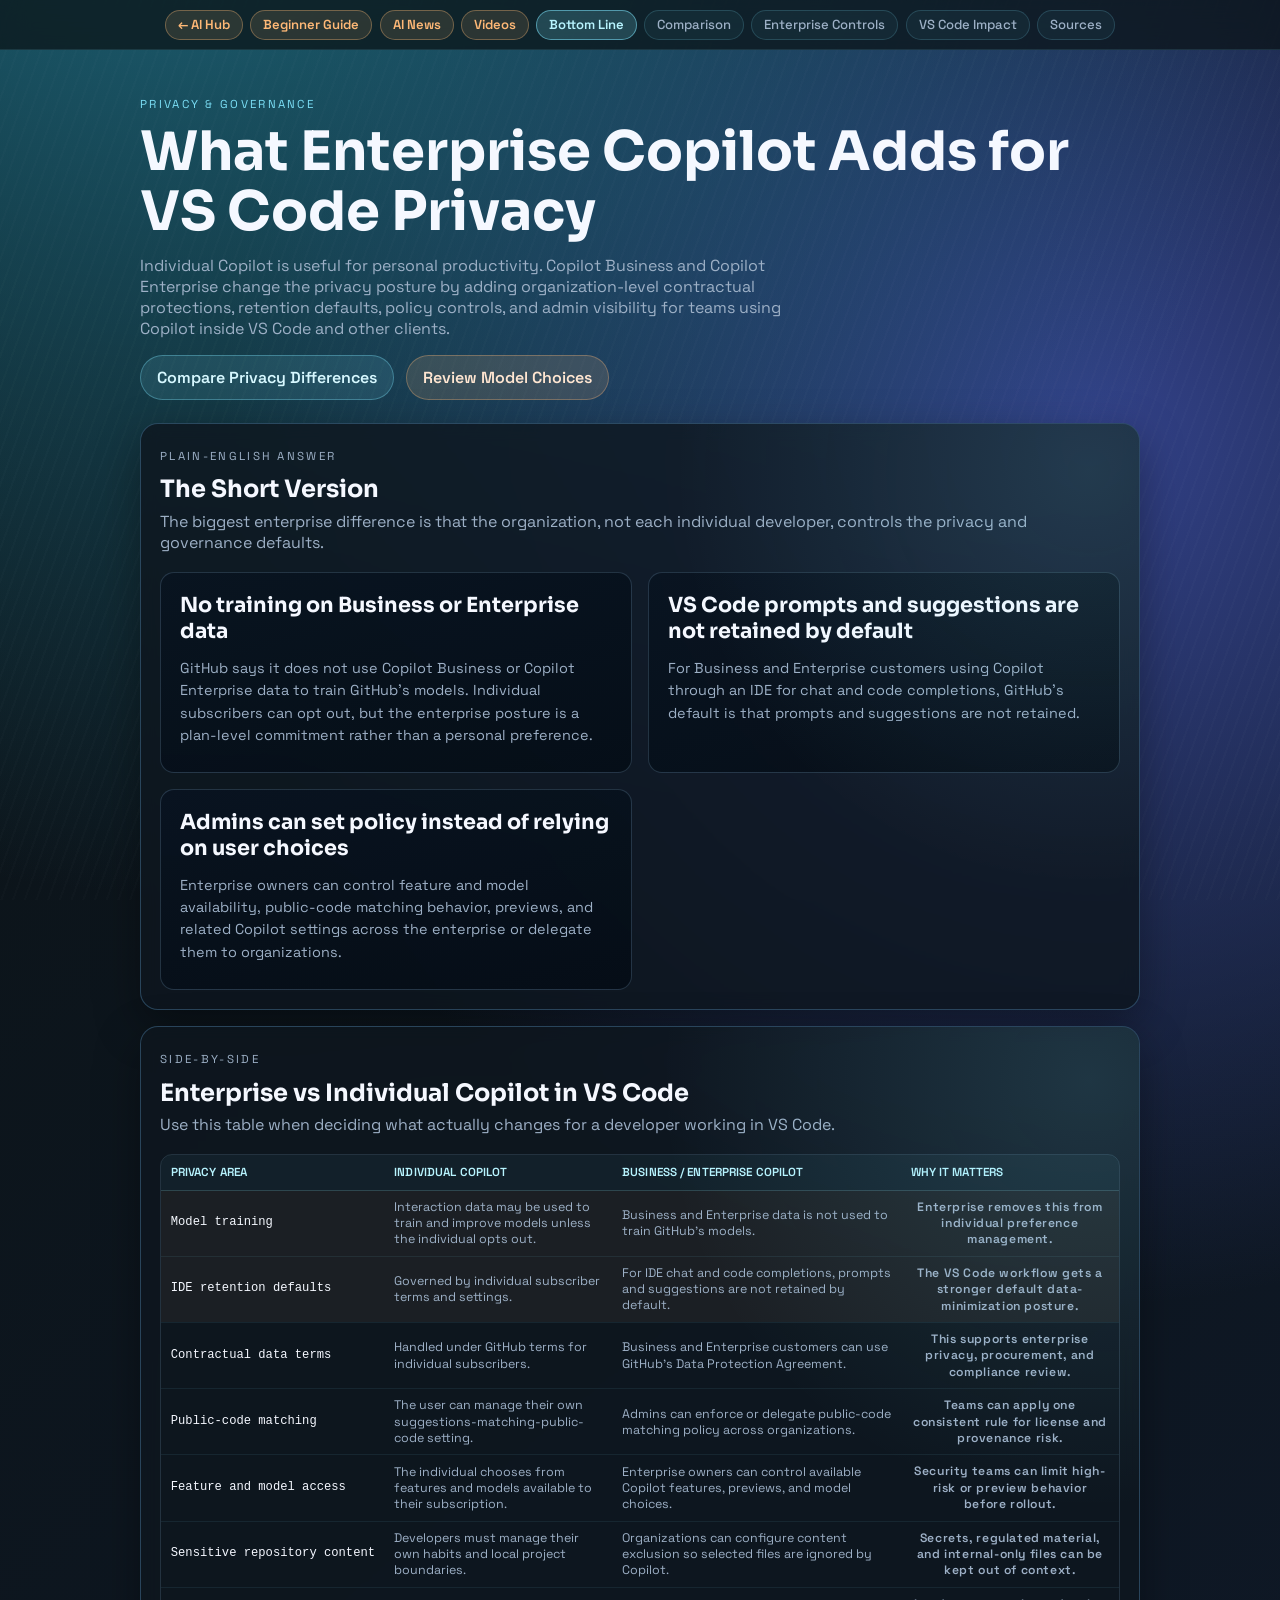
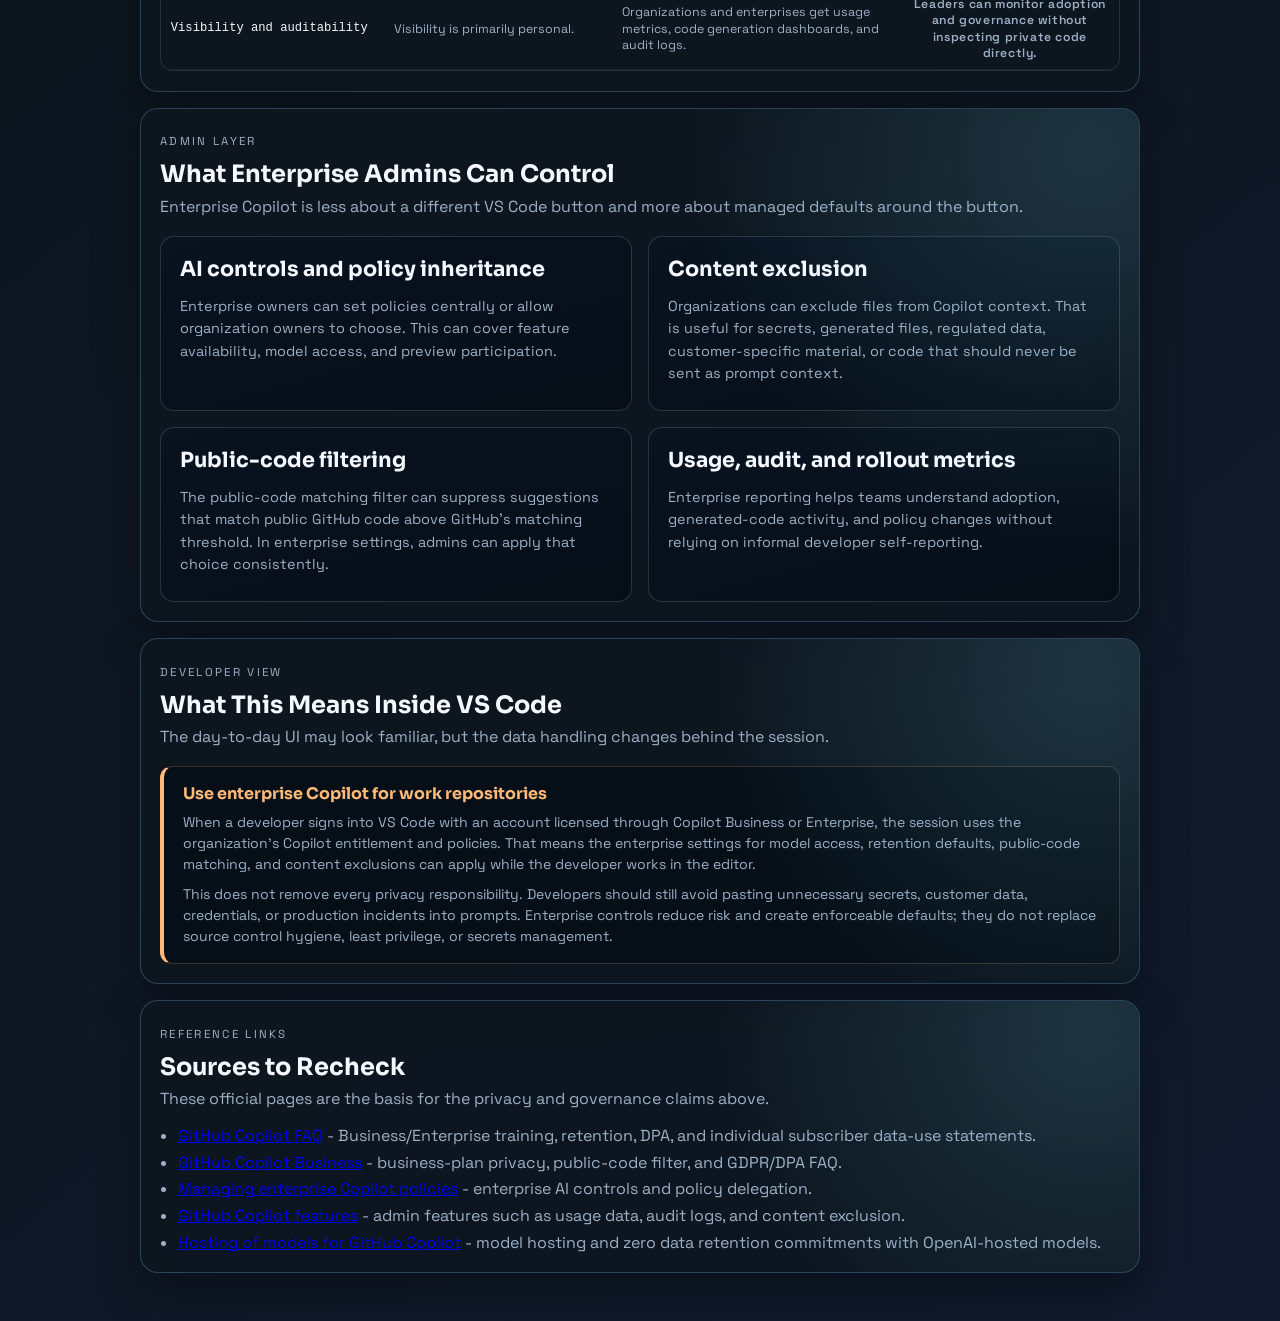
==== commit 2e7fd042: "Add Copilot how-to videos page" ====
--- a/enterprise-privacy.html
+++ b/enterprise-privacy.html
@@ -24,6 +24,7 @@
         <a href="index.html" class="nav-pill nav-pill-back">&#8592; AI Hub</a>
         <a href="guide.html" class="nav-pill nav-pill-back">Beginner Guide</a>
         <a href="news.html" class="nav-pill nav-pill-back">AI News</a>
+        <a href="videos.html" class="nav-pill nav-pill-back">Videos</a>
         <a href="#bottom-line" class="nav-pill active">Bottom Line</a>
         <a href="#comparison" class="nav-pill">Comparison</a>
         <a href="#controls" class="nav-pill">Enterprise Controls</a>
--- a/styles.css
+++ b/styles.css
@@ -711,19 +711,14 @@
   width: min(1000px, 94vw);
   margin: 0 auto;
   display: flex;
-  gap: 0.5rem;
-  overflow-x: auto;
-  scrollbar-width: none;
-  -ms-overflow-style: none;
-}
-
-.section-nav-inner::-webkit-scrollbar {
-  display: none;
+  flex-wrap: wrap;
+  gap: 0.45rem;
+  justify-content: center;
 }
 
 .nav-pill {
-  flex-shrink: 0;
-  padding: 0.35rem 0.9rem;
+  flex: 0 1 auto;
+  padding: 0.35rem 0.75rem;
   border-radius: 999px;
   border: 1px solid rgba(123, 223, 246, 0.18);
   background: rgba(123, 223, 246, 0.05);
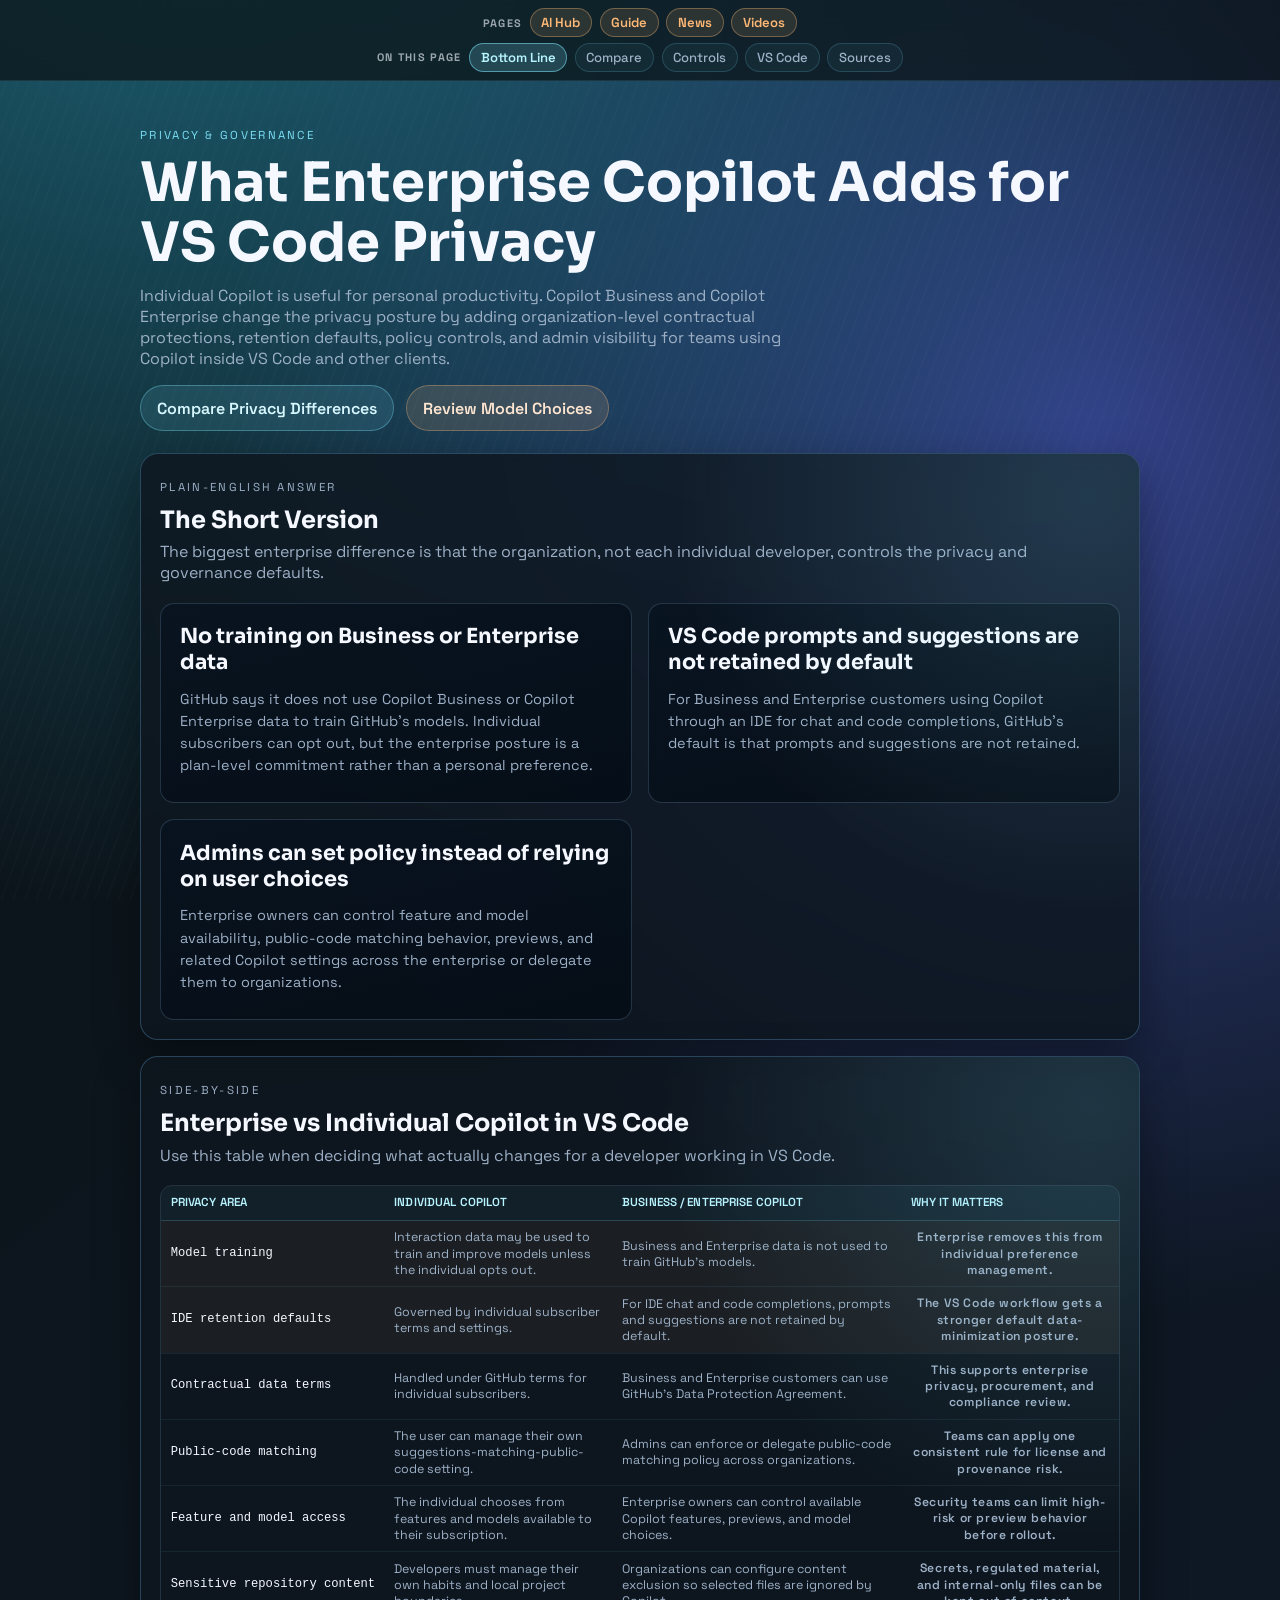
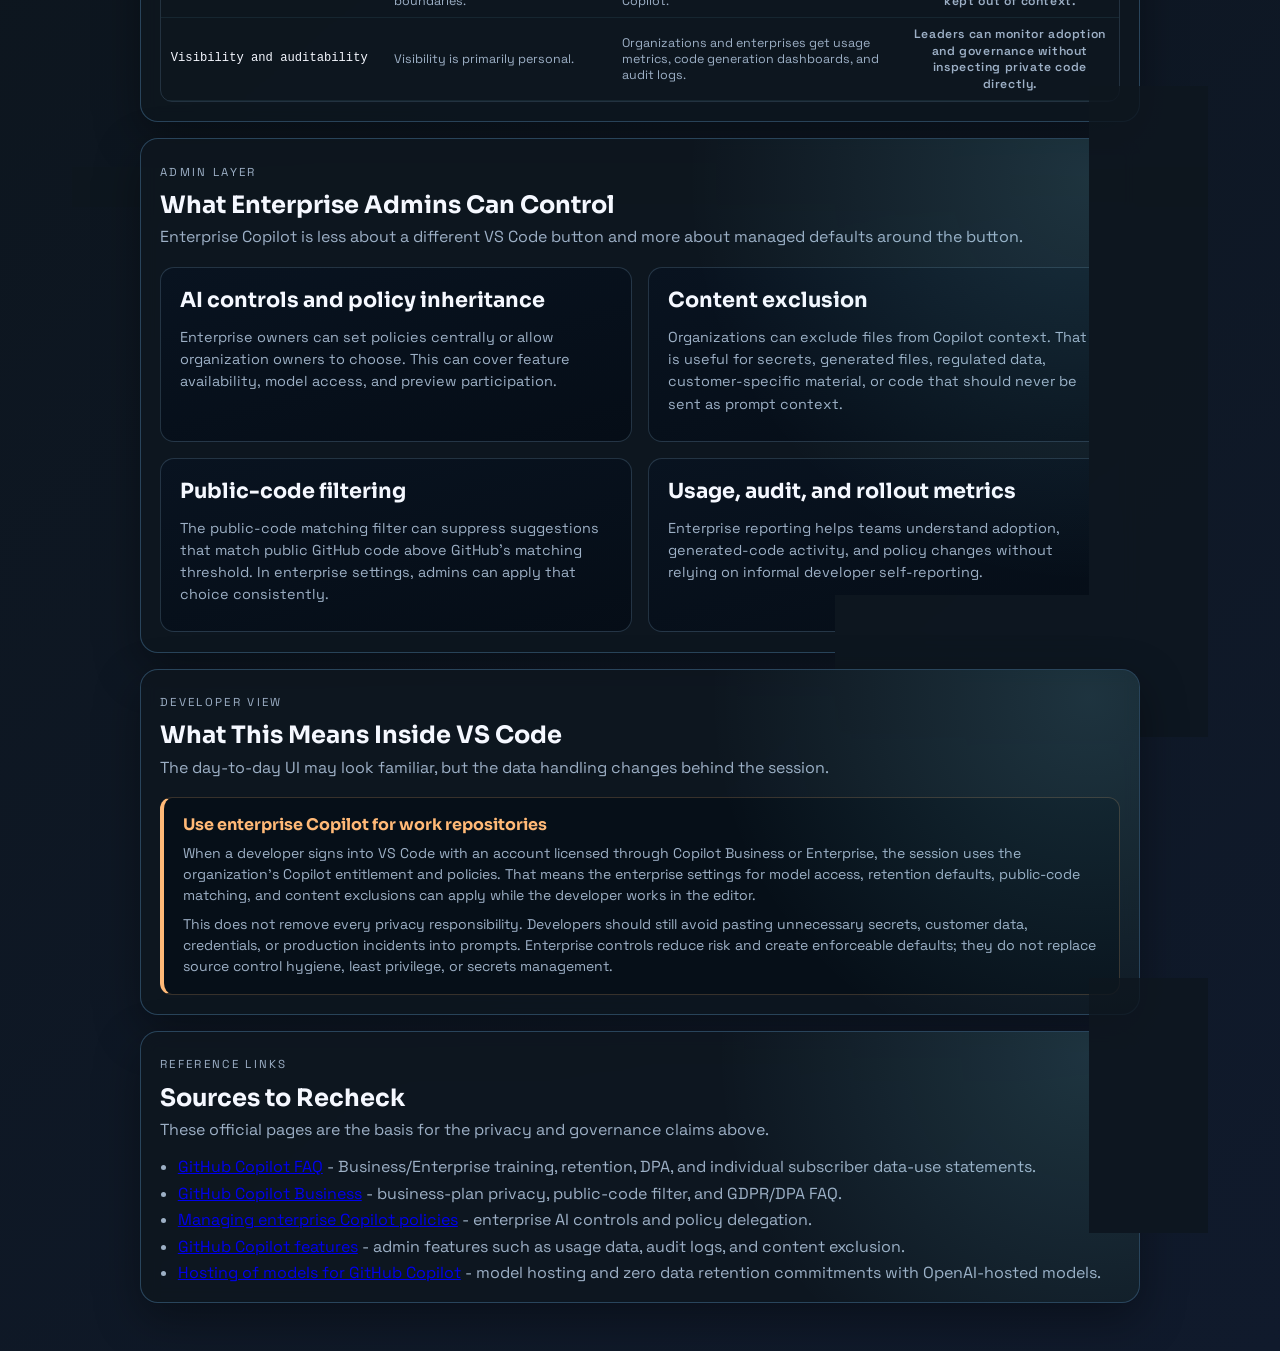
==== commit e0925ef4: "Clarify top navigation groups" ====
--- a/enterprise-privacy.html
+++ b/enterprise-privacy.html
@@ -21,15 +21,21 @@
 
     <nav class="section-nav nav-visible-always" id="section-nav" aria-label="Enterprise privacy page sections">
       <div class="section-nav-inner">
-        <a href="index.html" class="nav-pill nav-pill-back">&#8592; AI Hub</a>
-        <a href="guide.html" class="nav-pill nav-pill-back">Beginner Guide</a>
-        <a href="news.html" class="nav-pill nav-pill-back">AI News</a>
-        <a href="videos.html" class="nav-pill nav-pill-back">Videos</a>
-        <a href="#bottom-line" class="nav-pill active">Bottom Line</a>
-        <a href="#comparison" class="nav-pill">Comparison</a>
-        <a href="#controls" class="nav-pill">Enterprise Controls</a>
-        <a href="#vscode" class="nav-pill">VS Code Impact</a>
-        <a href="#sources" class="nav-pill">Sources</a>
+        <div class="nav-group" aria-label="Other site pages">
+          <span class="nav-group-label">Pages</span>
+          <a href="index.html" class="nav-pill nav-pill-back">AI Hub</a>
+          <a href="guide.html" class="nav-pill nav-pill-back">Guide</a>
+          <a href="news.html" class="nav-pill nav-pill-back">News</a>
+          <a href="videos.html" class="nav-pill nav-pill-back">Videos</a>
+        </div>
+        <div class="nav-group" aria-label="Sections on this page">
+          <span class="nav-group-label">On this page</span>
+          <a href="#bottom-line" class="nav-pill active">Bottom Line</a>
+          <a href="#comparison" class="nav-pill">Compare</a>
+          <a href="#controls" class="nav-pill">Controls</a>
+          <a href="#vscode" class="nav-pill">VS Code</a>
+          <a href="#sources" class="nav-pill">Sources</a>
+        </div>
       </div>
     </nav>
 
--- a/styles.css
+++ b/styles.css
@@ -696,7 +696,7 @@
   -webkit-backdrop-filter: blur(14px);
   backdrop-filter: blur(14px);
   border-bottom: 1px solid rgba(123, 223, 246, 0.12);
-  padding: 0.6rem 0;
+  padding: 0.5rem 0;
   transform: translateY(-100%);
   opacity: 0;
   transition: transform 300ms ease, opacity 300ms ease;
@@ -711,14 +711,33 @@
   width: min(1000px, 94vw);
   margin: 0 auto;
   display: flex;
+  flex-direction: column;
   flex-wrap: wrap;
+  gap: 0.35rem;
+  justify-content: center;
+  align-items: center;
+}
+
+.nav-group {
+  display: flex;
+  flex-wrap: wrap;
+  align-items: center;
+  justify-content: center;
   gap: 0.45rem;
-  justify-content: center;
+  max-width: 100%;
+}
+
+.nav-group-label {
+  color: rgba(245, 248, 255, 0.62);
+  font-size: 0.68rem;
+  font-weight: 700;
+  letter-spacing: 0.12em;
+  text-transform: uppercase;
 }
 
 .nav-pill {
   flex: 0 1 auto;
-  padding: 0.35rem 0.75rem;
+  padding: 0.32rem 0.68rem;
   border-radius: 999px;
   border: 1px solid rgba(123, 223, 246, 0.18);
   background: rgba(123, 223, 246, 0.05);
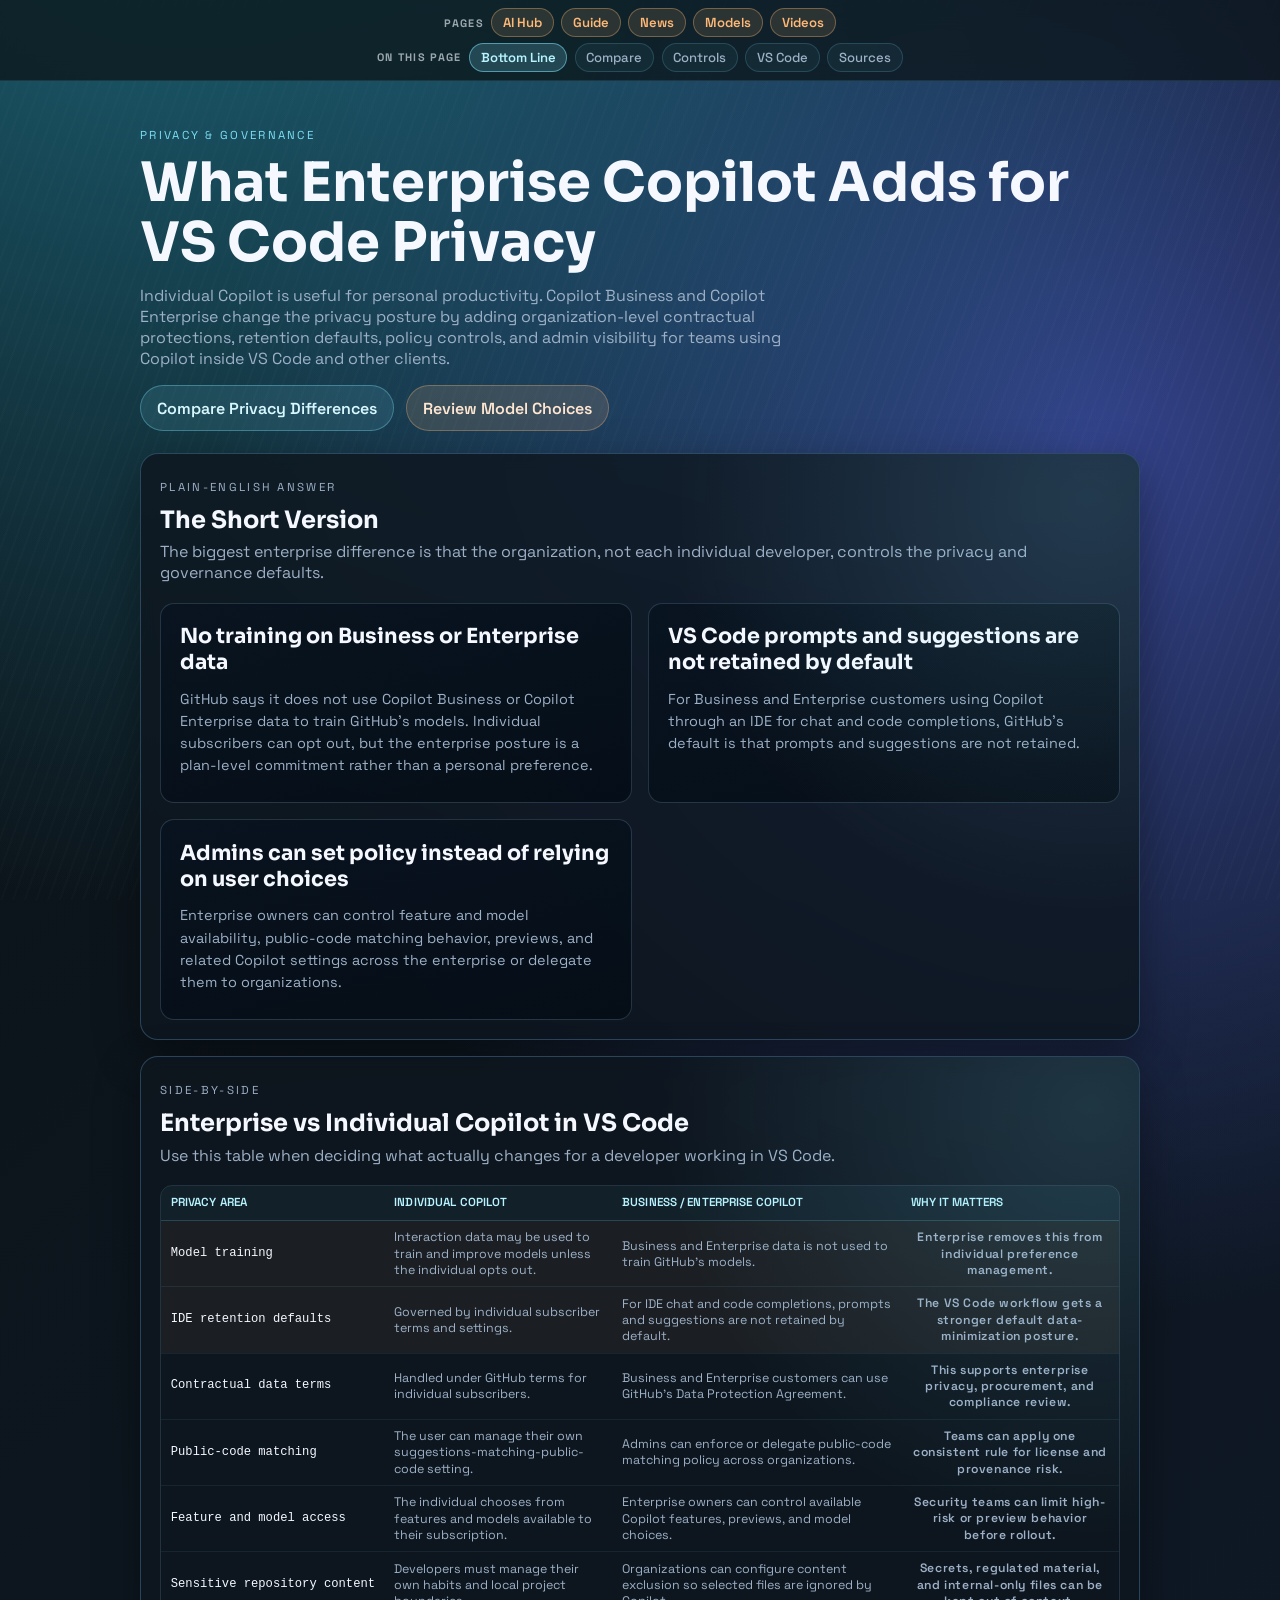
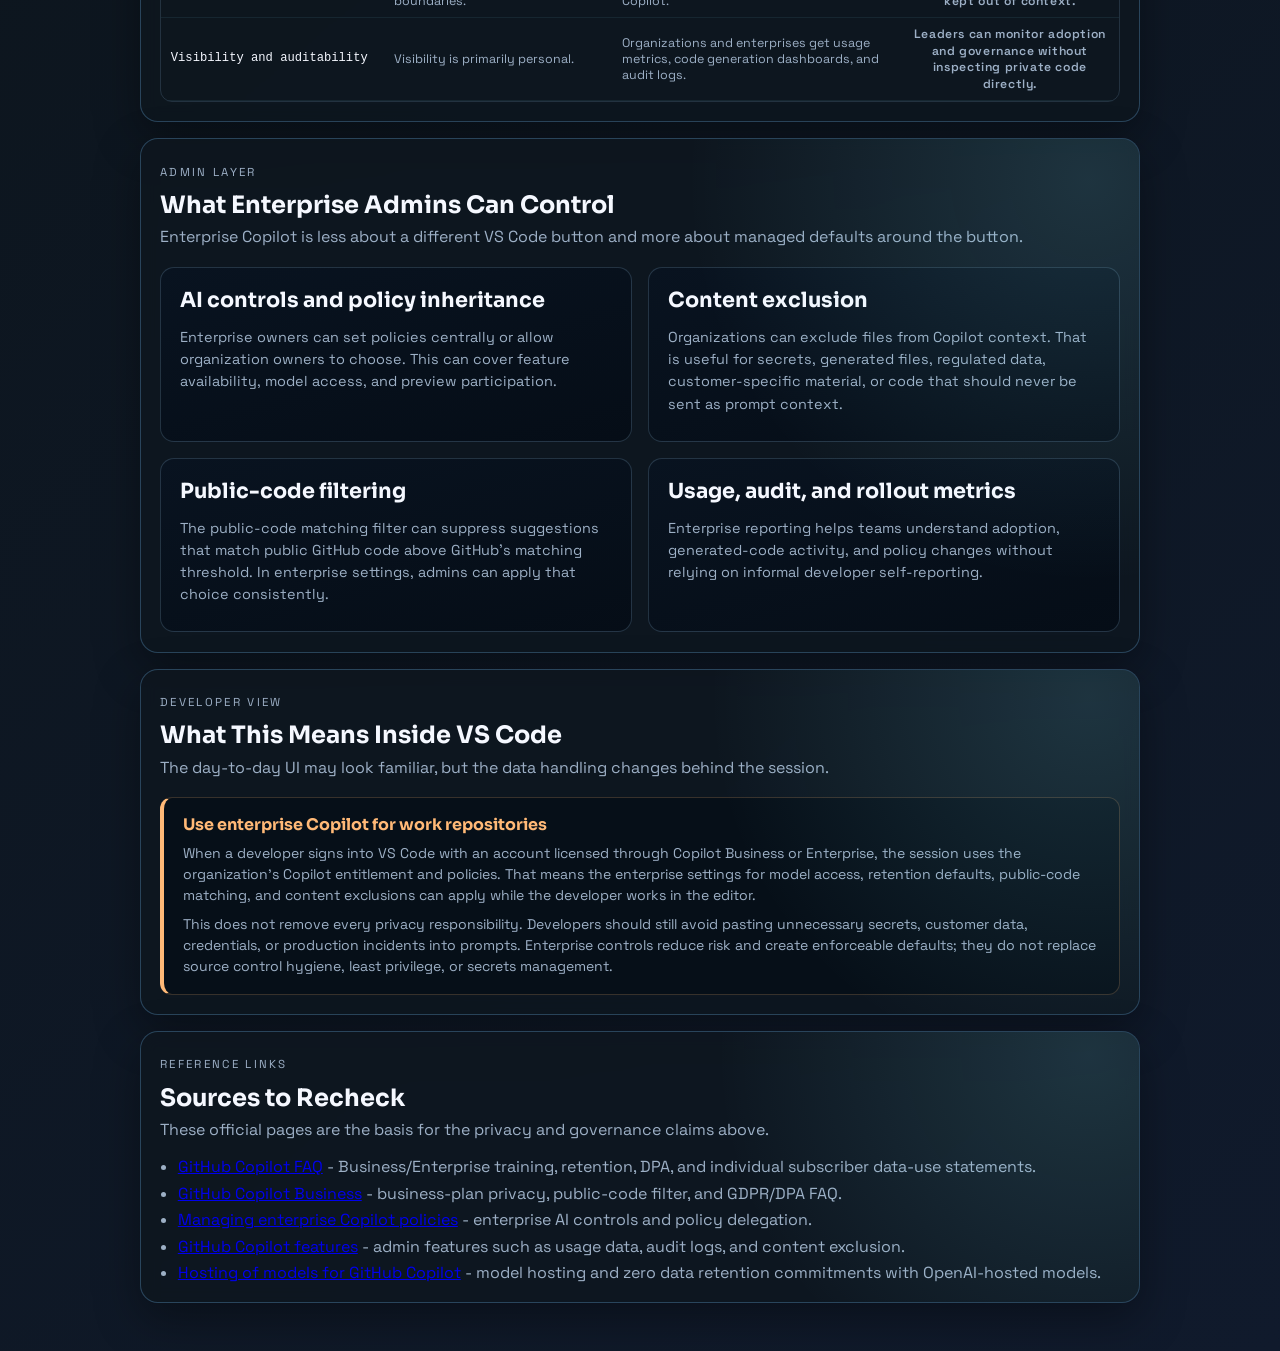
==== commit 4dffaa1d: "Add Copilot model guide page" ====
--- a/enterprise-privacy.html
+++ b/enterprise-privacy.html
@@ -26,6 +26,7 @@
           <a href="index.html" class="nav-pill nav-pill-back">AI Hub</a>
           <a href="guide.html" class="nav-pill nav-pill-back">Guide</a>
           <a href="news.html" class="nav-pill nav-pill-back">News</a>
+          <a href="models.html" class="nav-pill nav-pill-back">Models</a>
           <a href="videos.html" class="nav-pill nav-pill-back">Videos</a>
         </div>
         <div class="nav-group" aria-label="Sections on this page">
@@ -50,7 +51,7 @@
         </p>
         <div class="hero-actions">
           <a href="#comparison" class="hero-guide-link">Compare Privacy Differences</a>
-          <a href="index.html#models" class="hero-guide-link hero-guide-link-secondary">Review Model Choices</a>
+          <a href="models.html" class="hero-guide-link hero-guide-link-secondary">Review Model Choices</a>
         </div>
       </header>
 
--- a/styles.css
+++ b/styles.css
@@ -1039,6 +1039,83 @@
   line-height: 1.4;
 }
 
+.legend-info a {
+  color: var(--accent);
+  font-weight: 600;
+  text-decoration: none;
+}
+
+.legend-info a:hover {
+  color: var(--accent-2);
+}
+
+.model-preview-grid,
+.flow-stack {
+  display: grid;
+  gap: 0.85rem;
+  margin-top: 1.2rem;
+}
+
+.model-preview-grid {
+  grid-template-columns: repeat(auto-fit, minmax(210px, 1fr));
+}
+
+.models-grid {
+  display: grid;
+  grid-template-columns: repeat(auto-fit, minmax(230px, 1fr));
+  gap: 0.9rem;
+  margin-top: 1.2rem;
+}
+
+.model-preview-card,
+.model-use-card,
+.flow-card {
+  padding: 1rem;
+  border-radius: 8px;
+  border: 1px solid rgba(123, 223, 246, 0.14);
+  background: rgba(5, 13, 22, 0.68);
+}
+
+.model-preview-card h3,
+.model-use-card h3,
+.flow-card h3 {
+  margin: 0 0 0.45rem;
+  font-size: 0.98rem;
+  color: var(--text);
+}
+
+.model-preview-card p,
+.model-use-card p {
+  margin: 0;
+  color: var(--muted);
+  font-size: 0.82rem;
+  line-height: 1.5;
+}
+
+.model-use-card p + p {
+  margin-top: 0.55rem;
+}
+
+.models-table-wide {
+  min-width: 1180px;
+}
+
+.models-table-wide th:nth-child(4),
+.models-table-wide th:nth-child(5),
+.models-table-wide td:nth-child(4),
+.models-table-wide td:nth-child(5) {
+  text-align: center;
+}
+
+.models-table-wide td:nth-child(6),
+.models-table-wide td:nth-child(7) {
+  min-width: 240px;
+}
+
+.flow-stack {
+  grid-template-columns: 1fr;
+}
+
 /* ── News Page ─────────────────────────────────────────── */
 .news-layout {
   display: grid;
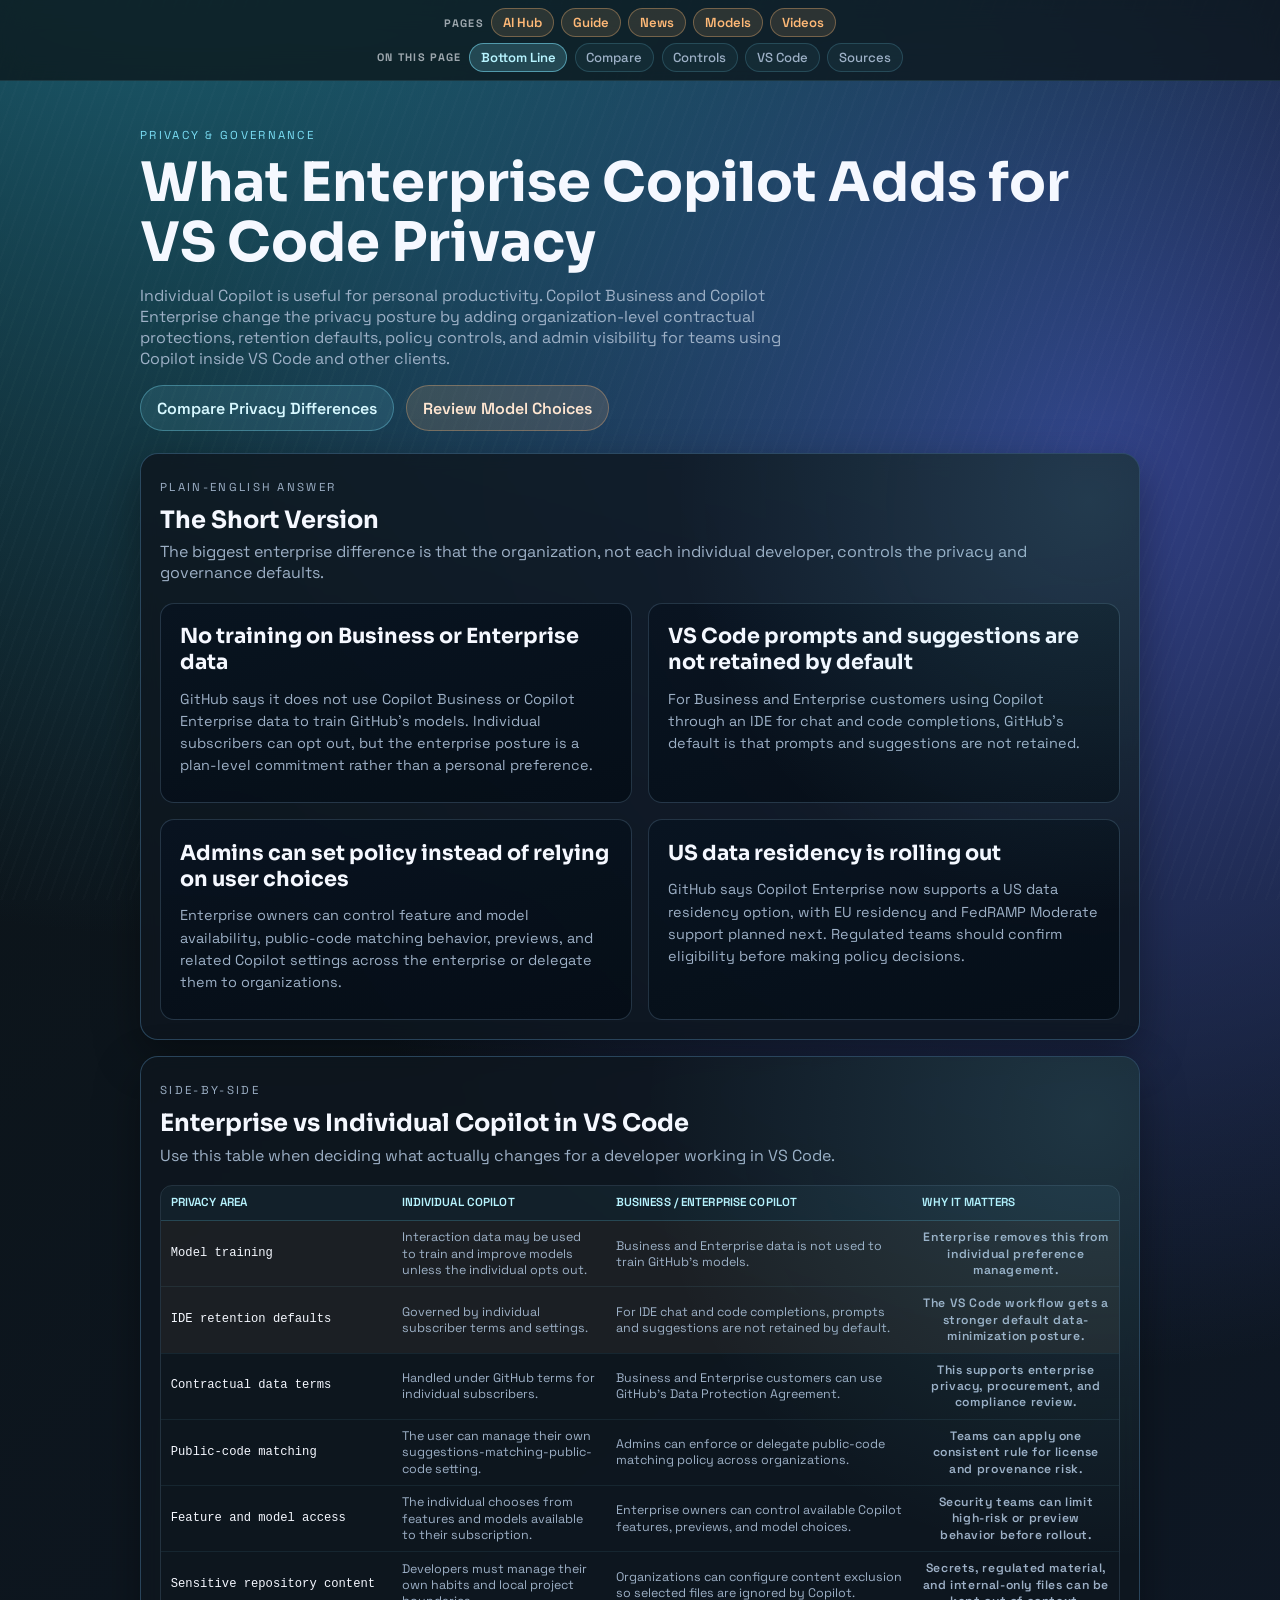
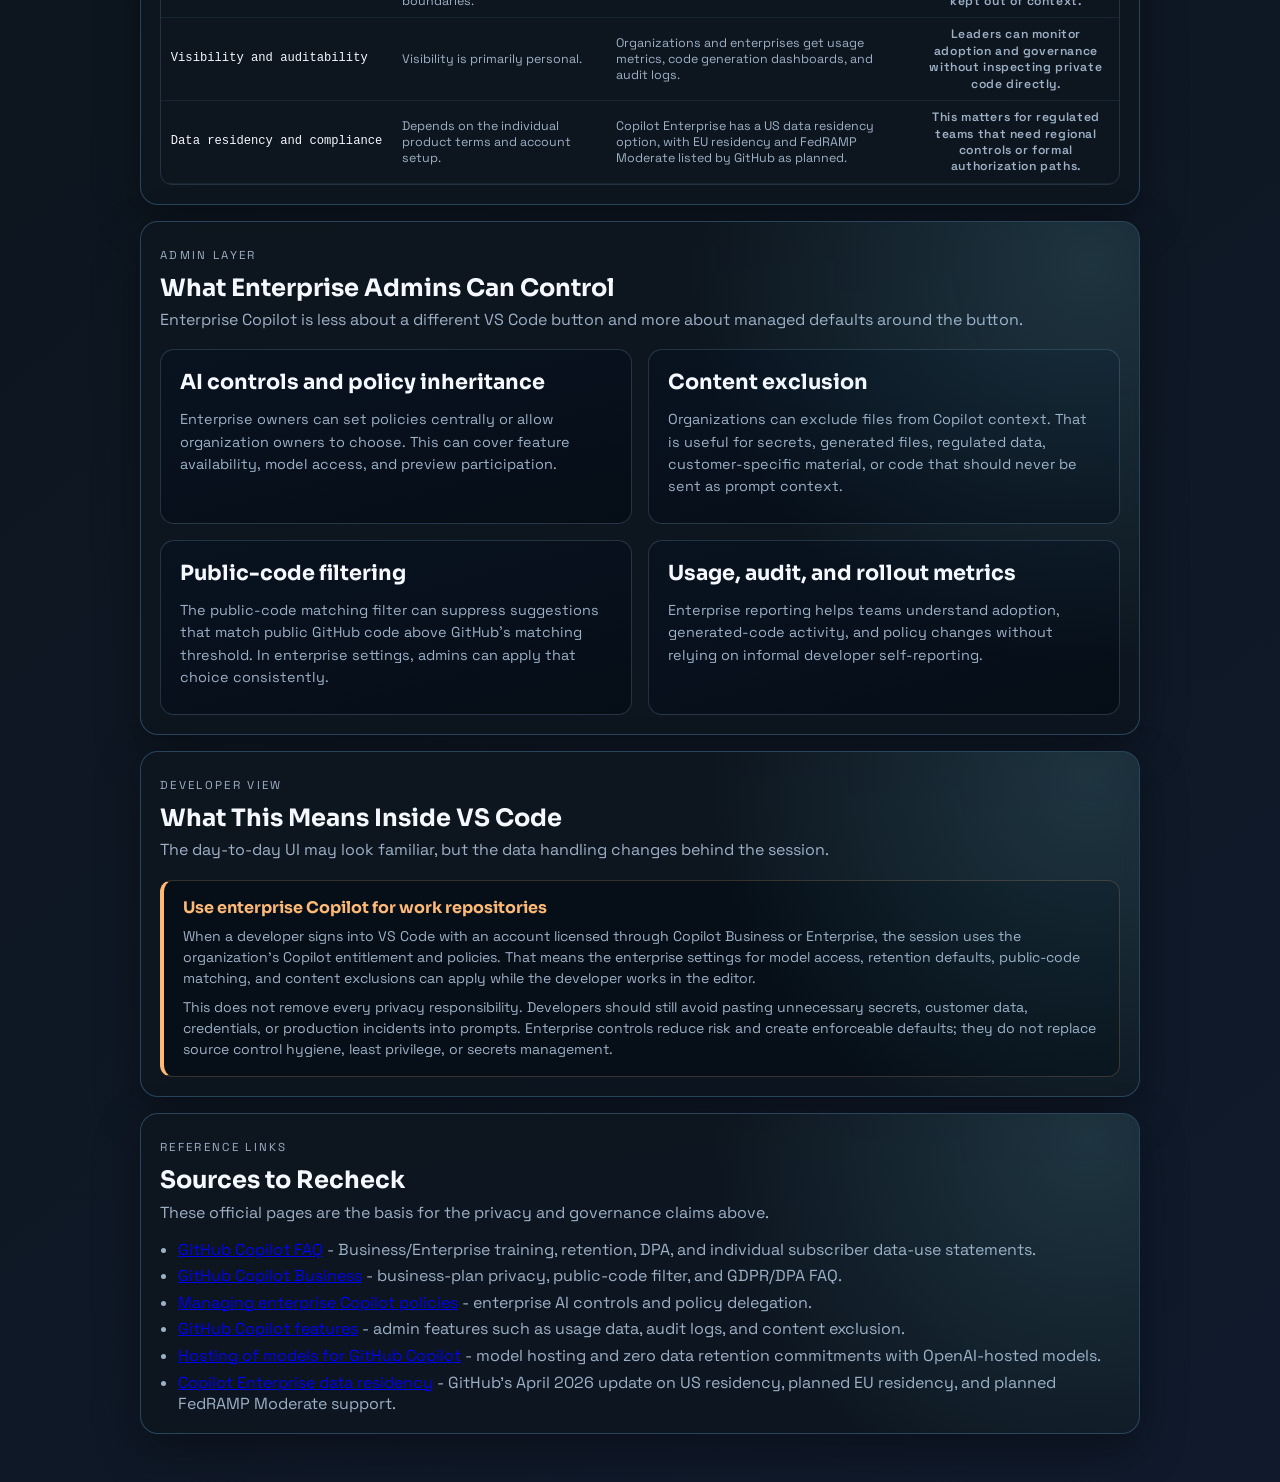
==== commit 2790a0ef: "Add latest AI news and Copilot references" ====
--- a/enterprise-privacy.html
+++ b/enterprise-privacy.html
@@ -88,6 +88,13 @@
               and related Copilot settings across the enterprise or delegate them to organizations.
             </p>
           </article>
+          <article class="overview-card">
+            <h3>US data residency is rolling out</h3>
+            <p class="guide-text">
+              GitHub says Copilot Enterprise now supports a US data residency option, with EU residency and FedRAMP
+              Moderate support planned next. Regulated teams should confirm eligibility before making policy decisions.
+            </p>
+          </article>
         </div>
       </section>
 
@@ -150,6 +157,12 @@
                 <td>Visibility is primarily personal.</td>
                 <td>Organizations and enterprises get usage metrics, code generation dashboards, and audit logs.</td>
                 <td class="strengths">Leaders can monitor adoption and governance without inspecting private code directly.</td>
+              </tr>
+              <tr>
+                <td class="model-name">Data residency and compliance</td>
+                <td>Depends on the individual product terms and account setup.</td>
+                <td>Copilot Enterprise has a US data residency option, with EU residency and FedRAMP Moderate listed by GitHub as planned.</td>
+                <td class="strengths">This matters for regulated teams that need regional controls or formal authorization paths.</td>
               </tr>
             </tbody>
           </table>
@@ -246,6 +259,10 @@
             <a href="https://docs.github.com/en/enterprise-cloud@latest/copilot/reference/ai-models/model-hosting" target="_blank" rel="noopener noreferrer">Hosting of models for GitHub Copilot</a>
             - model hosting and zero data retention commitments with OpenAI-hosted models.
           </li>
+          <li>
+            <a href="https://github.blog/changelog/2026-04-17-data-residency-for-github-copilot-enterprise-is-now-available/" target="_blank" rel="noopener noreferrer">Copilot Enterprise data residency</a>
+            - GitHub's April 2026 update on US residency, planned EU residency, and planned FedRAMP Moderate support.
+          </li>
         </ul>
       </section>
     </main>
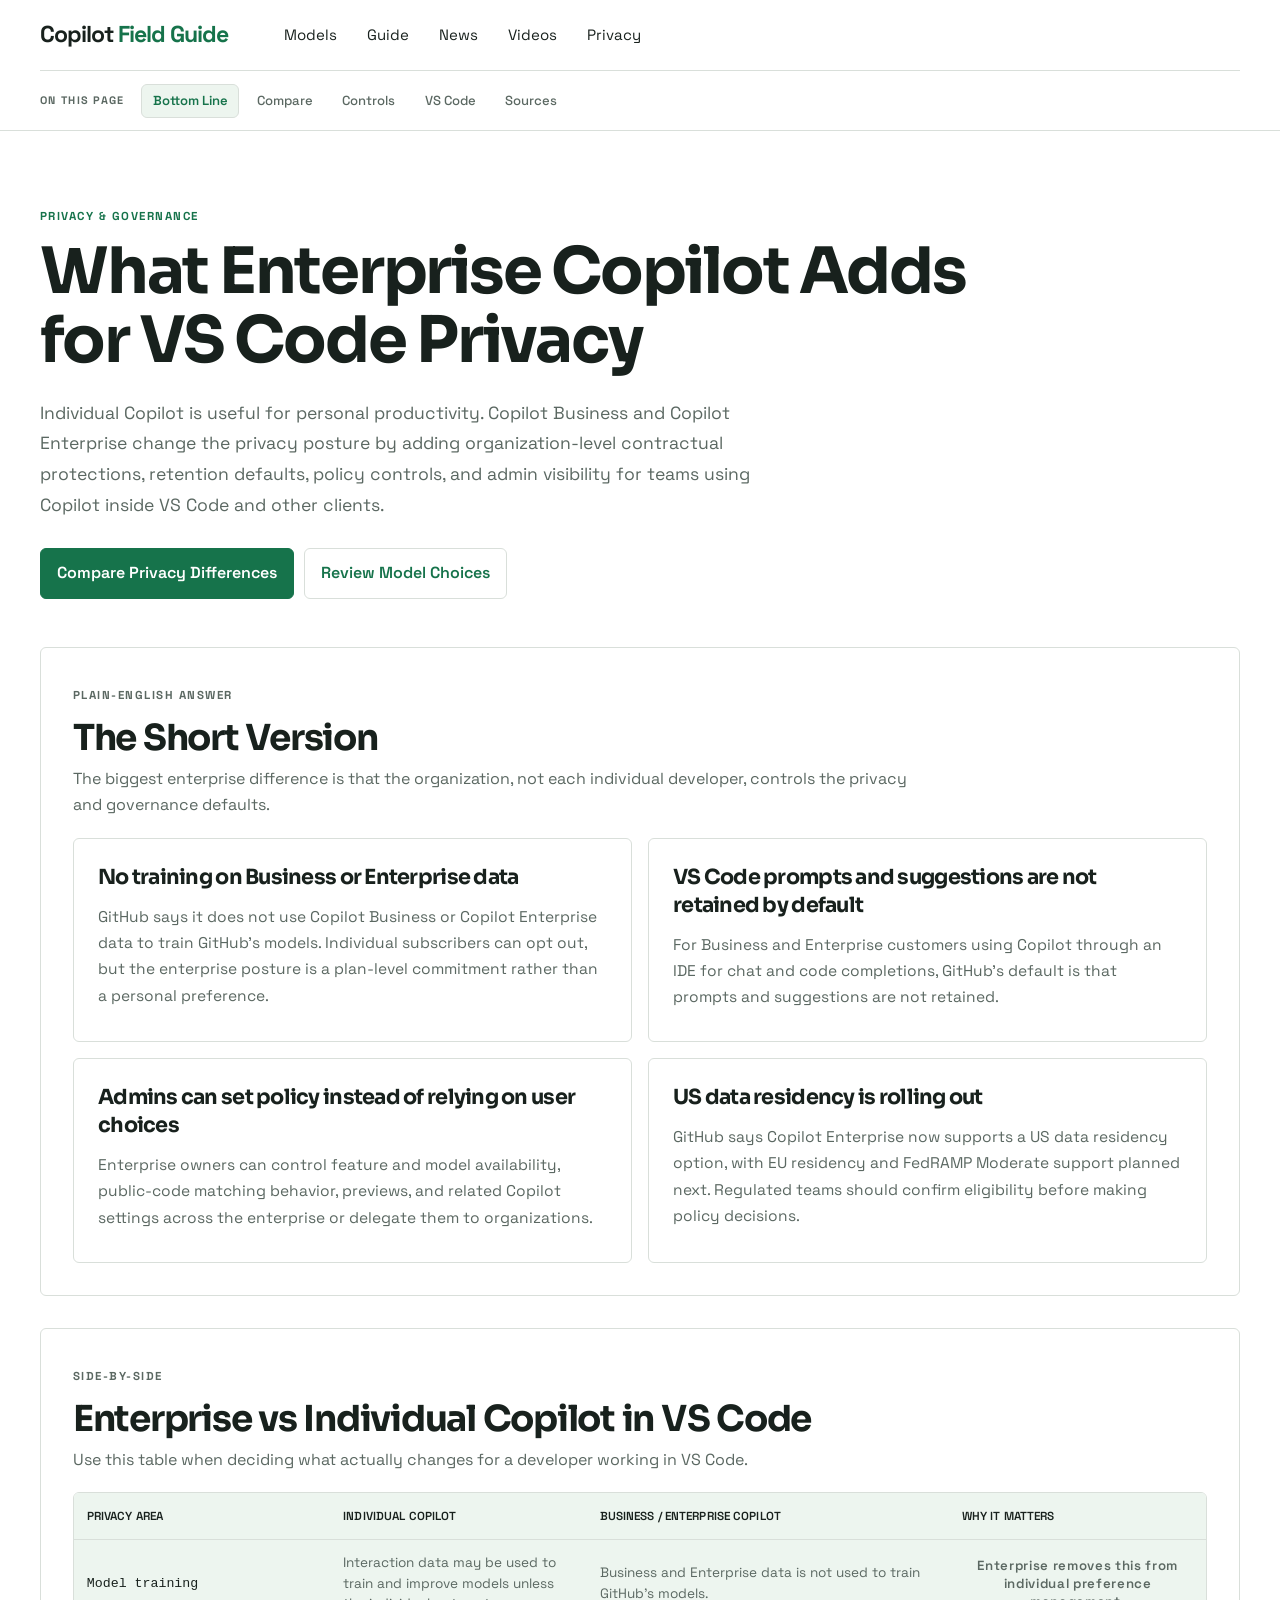
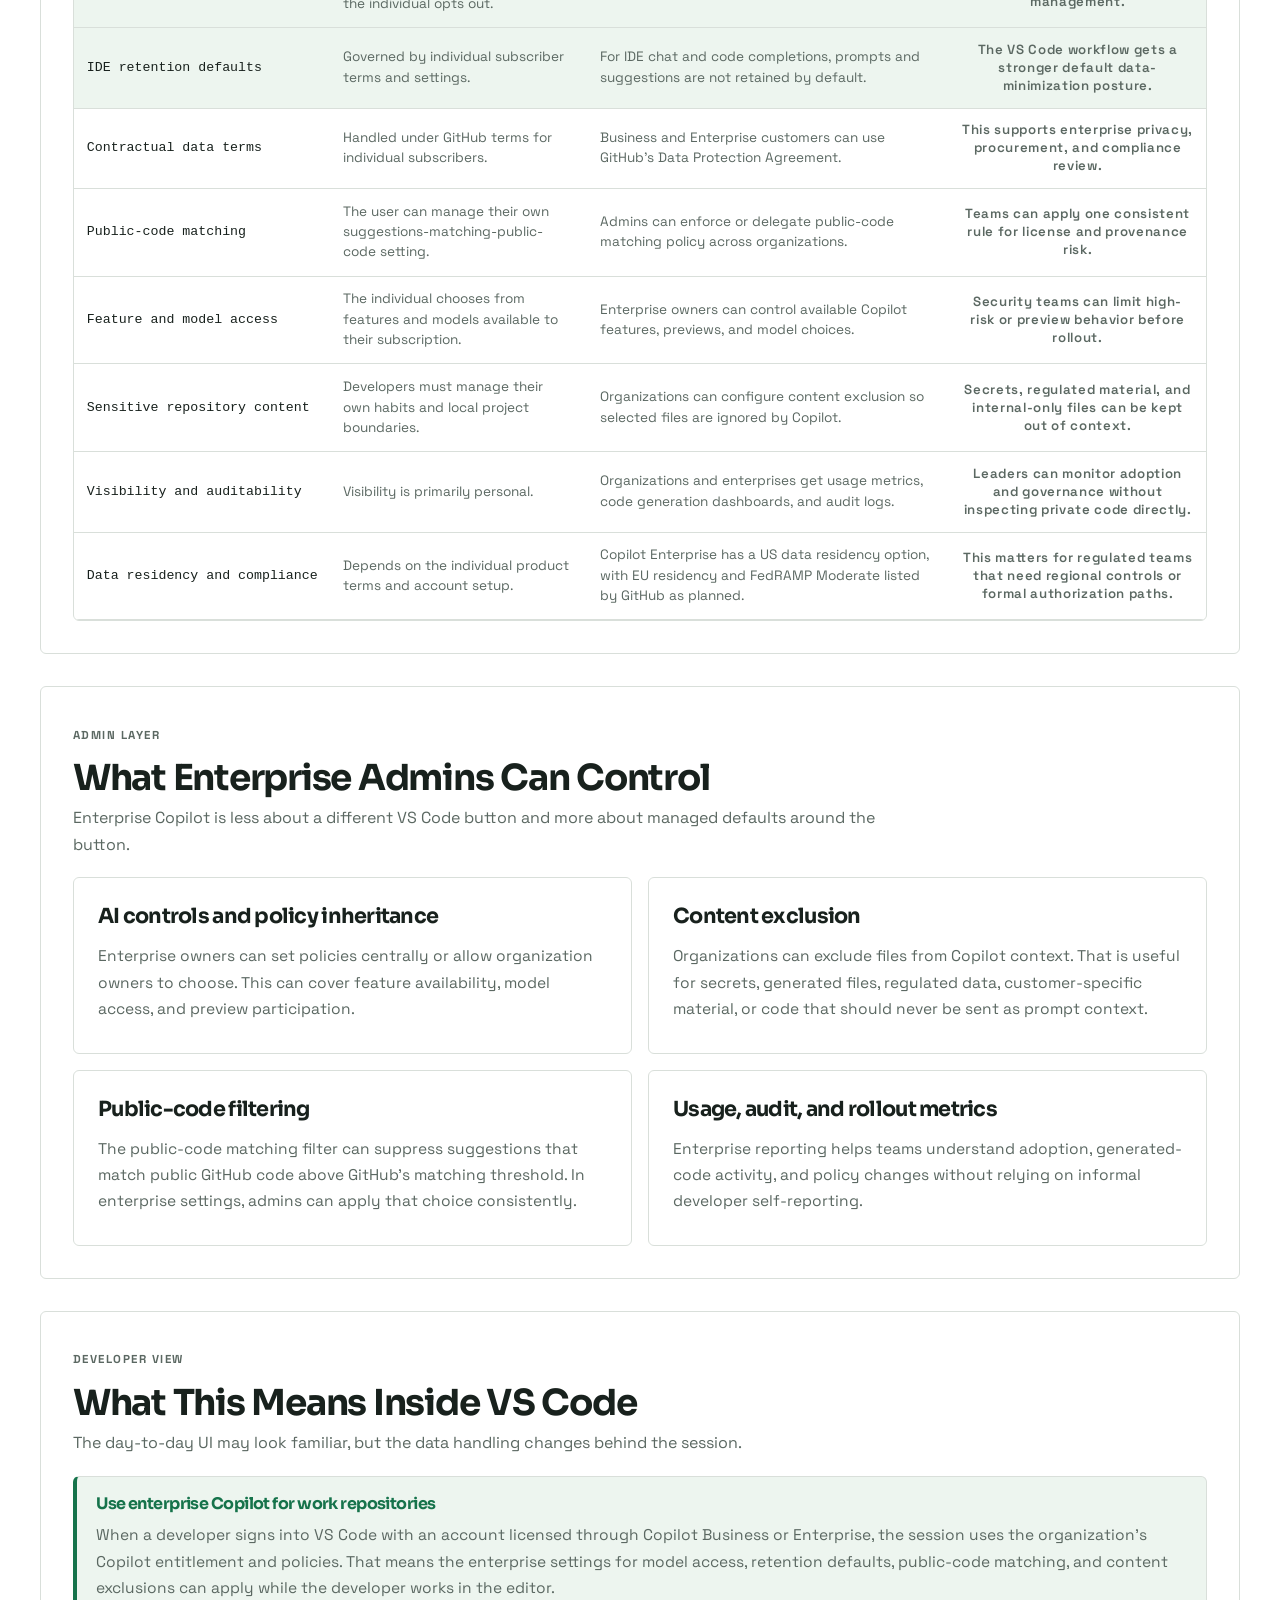
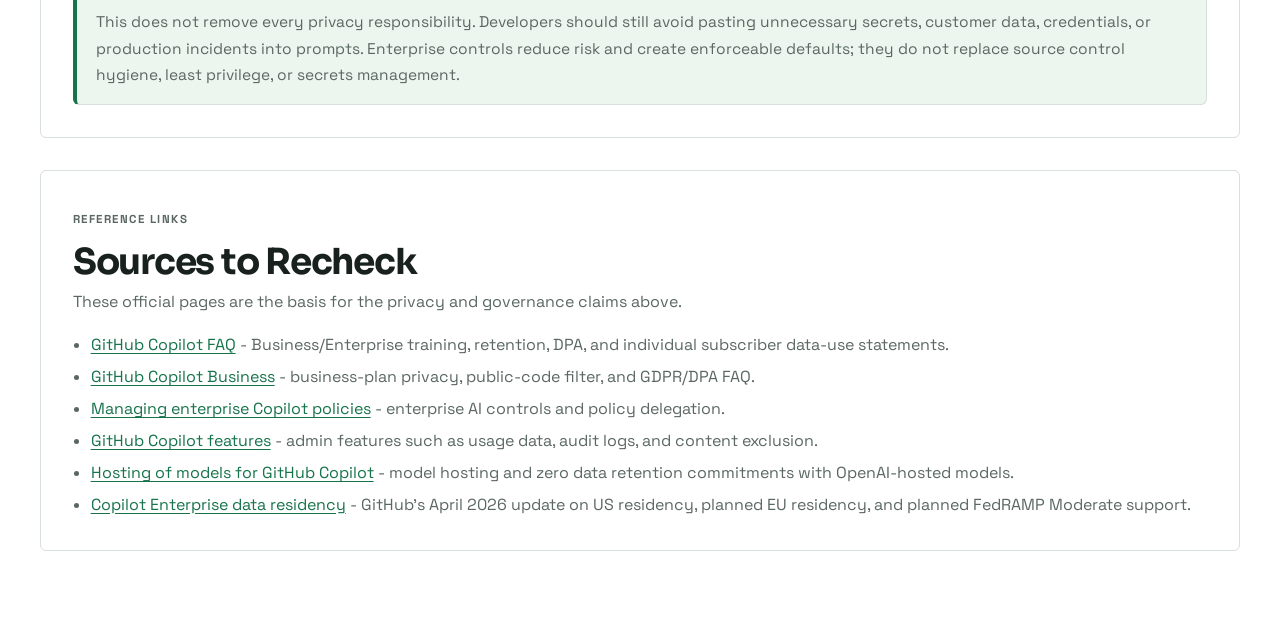
==== commit abfe22d2: "Redesign educational hub with visual model cost guidance" ====
--- a/enterprise-privacy.html
+++ b/enterprise-privacy.html
@@ -15,8 +15,11 @@
       rel="stylesheet"
     />
     <link rel="stylesheet" href="styles.css" />
+    <link rel="stylesheet" href="field-guide.css" />
+    <link rel="stylesheet" href="model-lab.css" />
   </head>
   <body>
+<nav class="field-nav" aria-label="Main navigation"><a class="field-brand" href="index.html">Copilot <span>Field Guide</span></a><div><a href="models.html">Models</a><a href="guide.html">Guide</a><a href="news.html">News</a><a href="videos.html">Videos</a><a href="enterprise-privacy.html">Privacy</a></div></nav>
     <div class="background-glow" aria-hidden="true"></div>
 
     <nav class="section-nav nav-visible-always" id="section-nav" aria-label="Enterprise privacy page sections">
--- a/styles.css
+++ b/styles.css
@@ -80,6 +80,8 @@
 h2,
 h3 {
   font-family: "Sora", sans-serif;
+  overflow-wrap: anywhere;
+  word-break: break-word;
 }
 
 h1 {
@@ -700,6 +702,7 @@
   transform: translateY(-100%);
   opacity: 0;
   transition: transform 300ms ease, opacity 300ms ease;
+  overflow-x: hidden;
 }
 
 .section-nav.nav-visible {
@@ -725,6 +728,7 @@
   justify-content: center;
   gap: 0.45rem;
   max-width: 100%;
+  min-width: 0;
 }
 
 .nav-group-label {
@@ -1047,6 +1051,142 @@
 
 .legend-info a:hover {
   color: var(--accent-2);
+}
+
+.model-route-graphic {
+  margin-top: 1rem;
+  display: grid;
+  grid-template-columns: repeat(12, 1fr);
+  gap: 0.8rem;
+  position: relative;
+  min-width: 0;
+}
+
+.route-lanes {
+  grid-column: 1 / -1;
+  display: grid;
+  grid-template-columns: repeat(3, 1fr);
+  gap: 0.55rem;
+}
+
+.route-lane {
+  border: 1px solid rgba(123, 223, 246, 0.16);
+  background: rgba(123, 223, 246, 0.06);
+  color: rgba(245, 248, 255, 0.72);
+  border-radius: 8px;
+  padding: 0.5rem 0.6rem;
+  font-size: 0.68rem;
+  font-weight: 700;
+  text-transform: uppercase;
+}
+
+.route-card {
+  grid-column: span 4;
+  min-width: 0;
+  min-height: 13.8rem;
+  display: flex;
+  flex-direction: column;
+  gap: 0.75rem;
+  border: 1px solid rgba(123, 223, 246, 0.18);
+  border-radius: 8px;
+  background: linear-gradient(145deg, rgba(8, 20, 32, 0.92), rgba(6, 12, 22, 0.88));
+  padding: 0.95rem;
+}
+
+.route-card-mini,
+.route-card-luna {
+  border-color: rgba(123, 234, 102, 0.24);
+}
+
+.route-card-terra,
+.route-card-sonnet {
+  border-color: rgba(123, 223, 246, 0.25);
+}
+
+.route-card-sol,
+.route-card-opus {
+  border-color: rgba(255, 185, 119, 0.32);
+}
+
+.route-card-head {
+  display: flex;
+  flex-direction: column;
+  gap: 0.22rem;
+}
+
+.route-card-head strong {
+  color: var(--text);
+  font-family: "Sora", sans-serif;
+  font-size: 1rem;
+}
+
+.route-kicker {
+  color: var(--accent);
+  font-size: 0.66rem;
+  font-weight: 700;
+  text-transform: uppercase;
+}
+
+.route-card p {
+  margin: 0;
+  color: rgba(245, 248, 255, 0.78);
+  font-size: 0.8rem;
+  line-height: 1.45;
+}
+
+.route-card dl {
+  display: grid;
+  gap: 0.4rem;
+  margin: auto 0 0;
+}
+
+.route-card dl div {
+  display: flex;
+  flex-wrap: wrap;
+  justify-content: space-between;
+  gap: 0.7rem;
+  border-bottom: 1px solid rgba(123, 223, 246, 0.09);
+  padding-bottom: 0.32rem;
+}
+
+.route-card dt {
+  color: rgba(245, 248, 255, 0.62);
+  font-size: 0.68rem;
+}
+
+.route-card dd {
+  margin: 0;
+  color: var(--text);
+  font-size: 0.72rem;
+  font-weight: 700;
+  text-align: right;
+  overflow-wrap: anywhere;
+}
+
+.route-promo {
+  display: inline-block;
+  align-self: flex-start;
+  max-width: 100%;
+  border: 1px solid rgba(255, 185, 119, 0.35);
+  border-radius: 4px;
+  background: rgba(255, 185, 119, 0.1);
+  color: #ffcf95;
+  padding: 0.28rem 0.4rem;
+  font-size: 0.68rem;
+  font-weight: 700;
+  white-space: normal;
+}
+
+.route-evidence-note {
+  margin-top: 0.9rem;
+  padding: 0.75rem 0.85rem;
+  border: 1px solid rgba(255, 185, 119, 0.24);
+  border-left: 3px solid #ffb977;
+  border-radius: 8px;
+  background: rgba(255, 185, 119, 0.07);
+  color: rgba(245, 248, 255, 0.82);
+  font-size: 0.8rem;
+  line-height: 1.45;
 }
 
 .model-preview-grid,
@@ -1258,6 +1398,42 @@
 
 /* ── Responsive ────────────────────────────────────────── */
 @media (max-width: 640px) {
+  body {
+    overflow-x: hidden;
+  }
+
+  .page,
+  .section-nav-inner {
+    width: min(100% - 1rem, 1000px);
+  }
+
+  h1 {
+    font-size: 1.65rem;
+  }
+
+  .panel {
+    padding: 0.9rem;
+  }
+
+  .panel-head h2 {
+    font-size: 1.12rem;
+  }
+
+  .hero-copy,
+  .panel-head p,
+  .route-card p {
+    overflow-wrap: anywhere;
+    word-break: break-word;
+  }
+
+  .nav-group {
+    flex-wrap: nowrap;
+    justify-content: flex-start;
+    overflow-x: auto;
+    width: 100%;
+    padding-bottom: 0.1rem;
+  }
+
   .hero-actions {
     flex-direction: column;
     align-items: stretch;
@@ -1362,6 +1538,26 @@
 
   .models-grid {
     grid-template-columns: 1fr;
+  }
+
+  .model-route-graphic,
+  .route-lanes {
+    grid-template-columns: 1fr;
+  }
+
+  .route-card {
+    grid-column: 1 / -1;
+    min-height: 0;
+  }
+
+  .route-card dl div {
+    display: grid;
+    grid-template-columns: 1fr;
+    gap: 0.12rem;
+  }
+
+  .route-card dd {
+    text-align: left;
   }
 
   .steps-timeline::before {
--- a/field-guide.css
+++ b/field-guide.css
@@ -0,0 +1,182 @@
+/* Shared editorial skin. The original layout and content remain intact. */
+:root {
+  --bg-start: #fff;
+  --bg-end: #fff;
+  --panel: #fff;
+  --panel-border: #d9dfda;
+  --text: #18211d;
+  --muted: #5b6862;
+  --accent: #16734b;
+  --accent-2: #16734b;
+  --danger: #a53b31;
+  --shadow: none;
+}
+
+html { scroll-padding-top: 8rem; }
+body { background: #fff; line-height: 1.65; }
+.background-glow { display: none; }
+.page { width: min(1200px, calc(100% - 64px)); padding: 4rem 0 5rem; }
+h1, h2, h3 { color: #18211d; letter-spacing: -0.035em; word-break: normal; }
+h1 { font-size: clamp(2.4rem, 5vw, 4.6rem); line-height: 1.08; max-width: 20ch; }
+h2 { font-size: clamp(1.5rem, 2.8vw, 2.25rem); line-height: 1.2; }
+h3 { line-height: 1.35; }
+a { color: #16734b; text-underline-offset: 3px; }
+a:hover { color: #105437; }
+button, input, select { font: inherit; }
+:focus-visible { outline: 2px solid #16734b; outline-offset: 4px; }
+.eyebrow { font-weight: 700; letter-spacing: 0.13em; color: #16734b; }
+.hero { margin-bottom: 3rem; }
+.hero-copy { font-size: 1.1rem; line-height: 1.75; margin-top: 1.4rem; }
+.hero-shell { gap: 2.5rem; margin-bottom: 3.5rem; }
+.hero-actions { gap: 0.65rem; margin-top: 1.7rem; }
+
+.section-nav {
+  background: #fff;
+  border-color: #d9dfda;
+  backdrop-filter: none;
+  -webkit-backdrop-filter: none;
+  padding: 0.8rem 0;
+  transform: none;
+  opacity: 1;
+}
+.section-nav-inner { width: min(1200px, calc(100% - 64px)); align-items: flex-start; gap: 0.5rem; }
+.nav-group { justify-content: flex-start; gap: 0.35rem; }
+.nav-group-label { color: #5b6862; margin-right: 0.65rem; }
+.nav-pill, .nav-pill-back { background: #fff; border-color: transparent; color: #5b6862; border-radius: 6px; }
+.nav-pill:hover, .nav-pill-back:hover { background: #edf5ef; border-color: #d9dfda; color: #16734b; }
+.nav-pill.active { background: #edf5ef; border-color: #d9dfda; color: #16734b; }
+
+.panel { border-radius: 6px; padding: 2rem; background: #fff; box-shadow: none; backdrop-filter: none; -webkit-backdrop-filter: none; }
+.panel::before, .news-sidebar::before, .resource-card::after { display: none; }
+.panel + .panel { margin-top: 2rem; }
+.panel-head p { line-height: 1.65; max-width: 85ch; }
+.news-layout { gap: 2rem; }
+.reveal { opacity: 1; transform: none; animation: none; }
+
+.news-sidebar, .latest-news-card, .workflow-card, .use-case-item,
+.resource-card, .overview-card, .ref-item, .route-card,
+.model-preview-card, .model-use-card, .flow-card, .news-page-card,
+.location-card, .compare-card, .file-tree-block {
+  background: #fff;
+  border-color: #d9dfda;
+  border-radius: 6px;
+  box-shadow: none;
+  backdrop-filter: none;
+  -webkit-backdrop-filter: none;
+}
+.news-sidebar { padding: 1.5rem; background: #edf5ef; }
+.workflow-card, .overview-card, .location-card, .compare-card, .resource-card { padding: 1.5rem; }
+.latest-news-card { padding: 1rem; }
+.news-sidebar-head h2 { font-size: 1.35rem; }
+.latest-news-title { font-size: 1rem; line-height: 1.4; margin-top: 0.4rem; }
+.latest-news-title a { color: #18211d; }
+.latest-news-title a:hover, .latest-news-title a:focus-visible { color: #16734b; }
+.latest-news-meta, .news-sidebar-kicker { color: #16734b; font-size: 0.66rem; }
+.latest-news-summary { color: #5b6862; font-size: 0.87rem; line-height: 1.65; }
+.news-sidebar-head p:last-child, .source, .strengths, .route-card p,
+.route-card dt, .route-lane, .news-callout p { color: #5b6862; }
+.workflow-note { color: #18211d !important; }
+.resource-card:hover { transform: none; border-color: #16734b; box-shadow: none; }
+.resource-card h3 { font-size: 1.25rem; }
+.note { line-height: 1.65; }
+.category-header, .use-case-body, .route-card dl div { border-color: #d9dfda; }
+.use-case-item summary { padding: 1rem 1.2rem; }
+.use-case-body { padding: 1.2rem; }
+.use-case-body p, .use-case-steps, .use-case-points { font-size: 0.9rem; line-height: 1.65; }
+
+.hero-guide-link, .hero-guide-link-secondary, .news-sidebar-link, .visit-link {
+  background: #fff;
+  border: 1px solid #d9dfda;
+  color: #16734b;
+  border-radius: 6px;
+  box-shadow: none;
+}
+.hero-guide-link:not(.hero-guide-link-secondary) { background: #16734b; border-color: #16734b; color: #fff; }
+.hero-guide-link:hover, .hero-guide-link:focus-visible,
+.hero-guide-link-secondary:hover, .hero-guide-link-secondary:focus-visible,
+.news-sidebar-link:hover, .news-sidebar-link:focus-visible,
+.visit-link:hover, .visit-link:focus-visible {
+  background: #edf5ef;
+  color: #16734b;
+  border-color: #16734b;
+  transform: none;
+}
+.visit-link:focus-visible { outline-color: #16734b; }
+
+.chip, .cap-badge, .use-case-tag, .location-badge-workspace,
+.location-badge-user, .news-company-chip, .news-company-chip-aggregate,
+.news-overview-count, .route-promo {
+  background: #edf5ef;
+  border-color: #d9dfda;
+  color: #16734b;
+  border-radius: 4px;
+}
+.filter-pill { background: #fff; border-color: #d9dfda; color: #5b6862; border-radius: 6px; padding: 0.4rem 0.8rem; }
+.filter-pill:hover, .filter-pill.active { background: #edf5ef; border-color: #16734b; color: #16734b; }
+.pill-count { opacity: 1; }
+.news-overview-card { background: #fff; border-color: #d9dfda; border-radius: 6px; padding: 1rem; }
+.news-overview-card:hover, .news-overview-card:focus-visible, .news-overview-card.active { background: #edf5ef; border-color: #16734b; }
+
+.feed-status, .legend-info, .route-lane, .route-evidence-note,
+.news-callout, .analogy-box, .guide-callout, .path-display {
+  background: #edf5ef;
+  border-color: #d9dfda;
+  border-radius: 6px;
+  color: #5b6862;
+}
+.route-evidence-note, .analogy-box, .guide-callout { border-left-color: #16734b; }
+.route-promo { color: #16734b; }
+.guide-callout h3, .path-display, .path-display em { color: #16734b; }
+.use-case-item summary::after { background: #edf5ef; color: #16734b; border-color: #d9dfda; }
+.steps-timeline::before { background: #d9dfda; }
+.step-number { background: #edf5ef; }
+.workflow-note code, .news-callout code, .use-case-body code,
+.overview-list code, .guide-text code, .guide-callout code, .compare-list code { background: #edf5ef; color: #16734b; }
+.guide-text, .guide-callout p, .analogy-box p, .compare-list dd { font-size: 0.97rem; line-height: 1.7; }
+.ref-desc { font-size: 0.88rem; line-height: 1.6; }
+.ref-item .step-link { line-height: 1.5; }
+
+.table-wrapper { border-color: #d9dfda; border-radius: 6px; max-width: 100%; }
+.models-table { font-size: 0.85rem; line-height: 1.5; }
+.models-table thead { background: #edf5ef; border-color: #d9dfda; }
+.models-table th { color: #18211d; padding: 0.9rem 0.8rem; }
+.models-table td { border-color: #d9dfda; padding: 0.8rem; }
+.models-table tbody tr:hover, .models-table tbody tr.highlight,
+.models-table tbody tr.highlight:hover { background: #edf5ef; }
+.models-table .model-name { font-size: 0.83rem; }
+.models-table .cost-free, .models-table .cost-low { color: #16734b; }
+.models-table .cost-std { color: #77551e; }
+.models-table .cost-high { color: #a53b31; }
+.models-table .strengths { font-size: 0.83rem; color: #5b6862; }
+.news-last-updated { color: #5b6862; font-size: 0.8rem; }
+
+@media (min-width: 1000px) {
+  .hero-shell { grid-template-columns: minmax(0, 1.5fr) minmax(0, 1fr); }
+}
+@media (max-width: 640px) {
+  .page, .section-nav-inner { width: calc(100% - 32px); }
+  .page { padding: 2.5rem 0 3rem; }
+  .section-nav { padding: 0.65rem 0; }
+  .nav-group { gap: 0.3rem; }
+  .nav-pill { padding: 0.4rem 0.6rem; }
+  h1 { font-size: clamp(2rem, 9vw, 3rem); }
+  .hero-copy { font-size: 1rem; }
+  .panel { padding: 1.1rem; }
+  .panel-head h2 { font-size: 1.55rem; }
+  .panel + .panel { margin-top: 1.4rem; }
+  .hero-shell { gap: 1.5rem; }
+  .workflow-card, .overview-card, .location-card, .compare-card, .resource-card { padding: 1.1rem; }
+  .resource-grid, .workflow-grid, .ref-grid, .model-preview-grid { grid-template-columns: minmax(0, 1fr); }
+  .use-case-item summary { align-items: flex-start; flex-wrap: wrap; padding: 0.85rem; }
+  .use-case-item summary::after { margin-left: auto; }
+  .use-case-body { padding: 0.9rem; }
+  .models-table { font-size: 0.8rem; }
+  .models-table th, .models-table td { padding: 0.7rem; }
+  .news-sidebar { padding: 1.1rem; }
+}
+@media (prefers-reduced-motion: reduce) {
+  html { scroll-behavior: auto; }
+  *, *::before, *::after { transition-duration: 0s !important; animation-duration: 0s !important; }
+}
+/* Main navigation is above the section rail; the rail sticks only on scroll. */
+.section-nav{position:sticky;top:0;left:auto;width:100%;z-index:20;margin:0;border-bottom:1px solid #d9dfda;visibility:visible}.section-nav-inner{flex-direction:row;justify-content:flex-start}.section-nav .nav-group:first-child{display:none}.section-nav .nav-group{flex:1;min-width:0;overflow-x:auto;flex-wrap:nowrap}.nav-group-label{white-space:nowrap;flex-shrink:0}.nav-pill{flex-shrink:0}.use-case-body p,.use-case-steps,.use-case-points{font-size:1rem;line-height:1.7}
--- a/model-lab.css
+++ b/model-lab.css
@@ -0,0 +1,14 @@
+/* Editorial teaching components. Palette and open layout follow design concepts. */
+.field-nav{max-width:1200px;margin:auto;padding:25px 0;display:flex;align-items:center;gap:56px;border-bottom:1px solid #d9dfda;font-size:15px}.field-brand{font-weight:700;font-size:23px;letter-spacing:-1px;text-decoration:none;color:#18211d;white-space:nowrap}.field-brand span{color:#16734b}.field-nav>div{display:flex;gap:30px}.field-nav>div a{color:#18211d;text-decoration:none}.field-nav a:hover{text-decoration:underline;text-underline-offset:5px}.learning-page{padding-top:0}.learning-hero{display:grid;grid-template-columns:1.12fr 1fr;gap:58px;padding:76px 0 36px;align-items:center}.learning-hero h1{font-family:'Space Grotesk',sans-serif;font-size:clamp(38px,4.7vw,66px);font-weight:700;letter-spacing:-3px;line-height:1.04}.learning-hero .hero-copy{font-size:23px;line-height:1.45;max-width:31ch;margin:22px 0 28px}.hero-chart{border-left:1px solid #d9dfda;padding:0 0 0 40px}.hero-chart h2{font-size:26px;letter-spacing:-1px;margin:0 0 32px}.hero-chart p:not(.chart-note){font-size:16px;margin:22px 0 9px}.bar-track{background:#edf0ee;height:30px;border-radius:2px;overflow:hidden}.bar-fill{height:100%;background:#16734b;transition:width .25s ease}.bar-fill.neutral{background:#aab4ae}.bar-fill.over-budget{background:#a54e20}.chart-note,.source-note,.estimate-note,.date-note{font-size:13px;line-height:1.6;color:#5b6862}.hero-chart .chart-note{margin-top:28px}.learning-section{padding:42px 0;scroll-margin-top:130px}.learning-section>h2,.section-heading h2{font-size:clamp(29px,3.2vw,42px);line-height:1.14;letter-spacing:-1.7px;margin:0 0 14px}.section-intro{font-size:17px;color:#5b6862;line-height:1.6;margin:0 0 28px;max-width:80ch}.workflow-rail{display:grid;grid-template-columns:repeat(3,1fr);gap:48px;margin:30px 0}.workflow-rail article{position:relative}.workflow-rail article:not(:last-child):after{content:'';position:absolute;top:50px;left:110px;right:-22px;border-top:1px solid #16734b}.step-number{color:#16734b;font-weight:700;font-size:22px}.workflow-rail h3{font-size:29px;margin:0 0 14px}.workflow-rail p{color:#5b6862;line-height:1.65;font-size:16px}.workflow-rail small{font-size:13px;color:#16734b}.handoff{border-top:1px solid #d9dfda;border-bottom:1px solid #d9dfda;padding:18px 0;max-width:100%;color:#5b6862}.handoff summary{color:#18211d}.handoff blockquote{border-left:3px solid #16734b;padding:12px 20px;margin:16px 0;background:#edf5ef}.section-heading{display:flex;justify-content:space-between;gap:30px;align-items:start}.task-control{min-width:260px;font-size:13px;color:#5b6862}.task-answer{border-left:3px solid #16734b;padding:18px 26px;background:#edf5ef}.task-answer h3{font-size:23px;margin:0 0 12px}.task-answer p{font-size:16px;line-height:1.65;max-width:85ch;margin:8px 0}.price-chart{margin:28px 0 18px}.price-row{display:grid;grid-template-columns:190px 1fr 75px;align-items:center;gap:22px;margin-bottom:19px;font-size:15px}.price-row .bar-track{height:21px}.price-row strong{text-align:right;font-variant-numeric:tabular-nums}.cost-lab{background:#edf5ef;display:grid;grid-template-columns:.9fr 1.1fr;padding:32px;gap:42px}.cost-lab h3{font-size:24px;margin:0 0 24px;letter-spacing:-.6px}.lab-controls{border-right:1px solid #d9dfda;padding-right:36px;display:grid;gap:17px;align-content:start}.lab-controls label{display:block;font-size:14px;font-weight:500}.lab-controls output{float:right;color:#16734b;font-weight:700}.token-fields{display:grid;grid-template-columns:1fr 1fr;gap:12px}select,input[type=number]{display:block;background:#fff;color:#18211d;border:1px solid #b9c7be;border-radius:4px;padding:11px 12px;max-width:100%;width:100%;font:inherit;font-size:14px;margin-top:7px}input[type=range]{display:block;width:100%;margin:12px 0 0;accent-color:#16734b}button.reset-button{border:1px solid #16734b;background:transparent;color:#16734b;font:inherit;font-size:14px;border-radius:4px;padding:9px 14px;justify-self:start;cursor:pointer}.lab-controls .chart-note{margin:0}.cost-bar-row{margin:30px 0}.cost-bar-row>div:first-child{display:flex;justify-content:space-between;gap:12px;margin-bottom:11px;font-size:15px}.cost-bar-row strong{font-variant-numeric:tabular-nums}.savings{margin:38px 0 20px;border-top:1px solid #d9dfda;padding-top:25px;display:flex;flex-direction:column}.savings strong{font-size:64px;line-height:1.15;color:#16734b;letter-spacing:-3px}.savings span{font-size:17px;color:#5b6862}.lab-results details{font-size:14px;line-height:1.6;border-top:1px solid #d9dfda;padding-top:18px}.lab-results summary,.handoff summary{cursor:pointer;font-weight:500}.lesson-columns{display:grid;grid-template-columns:1fr 1fr;gap:42px;font-size:17px;line-height:1.7;color:#5b6862}.learning-section.news-sidebar{border:0;border-radius:0;background:#fff;box-shadow:none}.learning-section .latest-news-list{display:grid;grid-template-columns:repeat(3,1fr);gap:30px}.learning-section .latest-news-card{background:#fff;border:0;border-radius:0;border-left:1px solid #d9dfda;padding:0 0 0 20px;box-shadow:none}.learning-section .latest-news-title{font-size:19px;line-height:1.35}.learning-section .latest-news-summary{font-size:14px;line-height:1.6}.learning-section .news-sidebar-head:after,.learning-section.news-sidebar:before{display:none}.learning-section .news-last-updated{font-size:12px;color:#5b6862;margin-bottom:24px}:focus-visible{outline:3px solid #16734b;outline-offset:4px}
+@media(max-width:1240px){.field-nav{margin:0 4vw}.learning-hero{gap:35px}}
+@media(max-width:800px){.field-nav{flex-direction:column;align-items:start;gap:18px;padding:20px 0}.field-nav>div{gap:22px;flex-wrap:wrap}.learning-hero{grid-template-columns:1fr;padding:48px 0 15px}.learning-hero h1{font-size:52px;letter-spacing:-2px}.hero-chart{padding:25px 0 0;border-left:0;border-top:1px solid #d9dfda}.workflow-rail{gap:24px}.workflow-rail article:not(:last-child):after{display:none}.section-heading{flex-direction:column;gap:8px}.task-control{width:100%}.cost-lab{grid-template-columns:1fr;padding:24px;gap:24px}.lab-controls{border-right:0;border-bottom:1px solid #d9dfda;padding:0 0 24px}.learning-section .latest-news-list{grid-template-columns:1fr}.price-row{grid-template-columns:160px 1fr 65px;gap:12px}.lesson-columns{gap:24px}.learning-section{padding:32px 0}}
+@media(max-width:500px){.field-nav>div{gap:18px;font-size:14px}.learning-hero h1{font-size:43px;letter-spacing:-2px}.learning-hero .hero-copy{font-size:19px}.workflow-rail,.lesson-columns{grid-template-columns:1fr}.workflow-rail{gap:14px}.workflow-rail h3{font-size:26px}.price-row{grid-template-columns:1fr 68px;gap:8px;margin-bottom:20px}.price-row .bar-track{grid-column:1/-1;grid-row:2}.price-row strong{grid-column:2;grid-row:1}.price-row span{grid-column:1}.cost-lab{padding:20px}.token-fields{grid-template-columns:1fr}.date-note{margin-bottom:0}.learning-section>h2,.section-heading h2{letter-spacing:-1px}.savings strong{font-size:52px}.task-answer{padding:16px 18px}}
+@media(prefers-reduced-motion:reduce){.bar-fill{transition:none}html{scroll-behavior:auto}}
+.workflow-rail .step-number{display:block;width:auto;height:auto;border:0;border-radius:0;background:none;text-align:left;line-height:1.4;margin:0;font-family:'Space Grotesk',sans-serif}.learning-hero .hero{margin-bottom:0}.learning-page{padding-top:0}.learning-section .news-sidebar-head h2{font-size:clamp(29px,3.2vw,42px)}
+.field-nav{line-height:1.3;padding:20px 0}.learning-hero{padding-top:64px}.learning-hero h1{font-size:66px}.learning-hero .hero-guide-link-secondary{border-color:#16734b}
+@media(max-width:800px){.learning-hero h1{font-size:52px}.learning-hero{padding-top:48px}}
+@media(max-width:500px){.learning-hero h1{font-size:43px}}
+.price-axis{display:flex;justify-content:space-between;margin:-4px 97px 18px 212px;border-top:1px solid #b9c7be;padding-top:7px;color:#5b6862;font-size:12px;font-variant-numeric:tabular-nums}
+@media(max-width:800px){.price-axis{margin-left:172px;margin-right:77px}}
+@media(max-width:500px){.price-axis{margin-left:0;margin-right:0}}
+@media(min-width:801px) and (max-width:1100px){.learning-hero h1{font-size:54px;letter-spacing:-2.5px}}
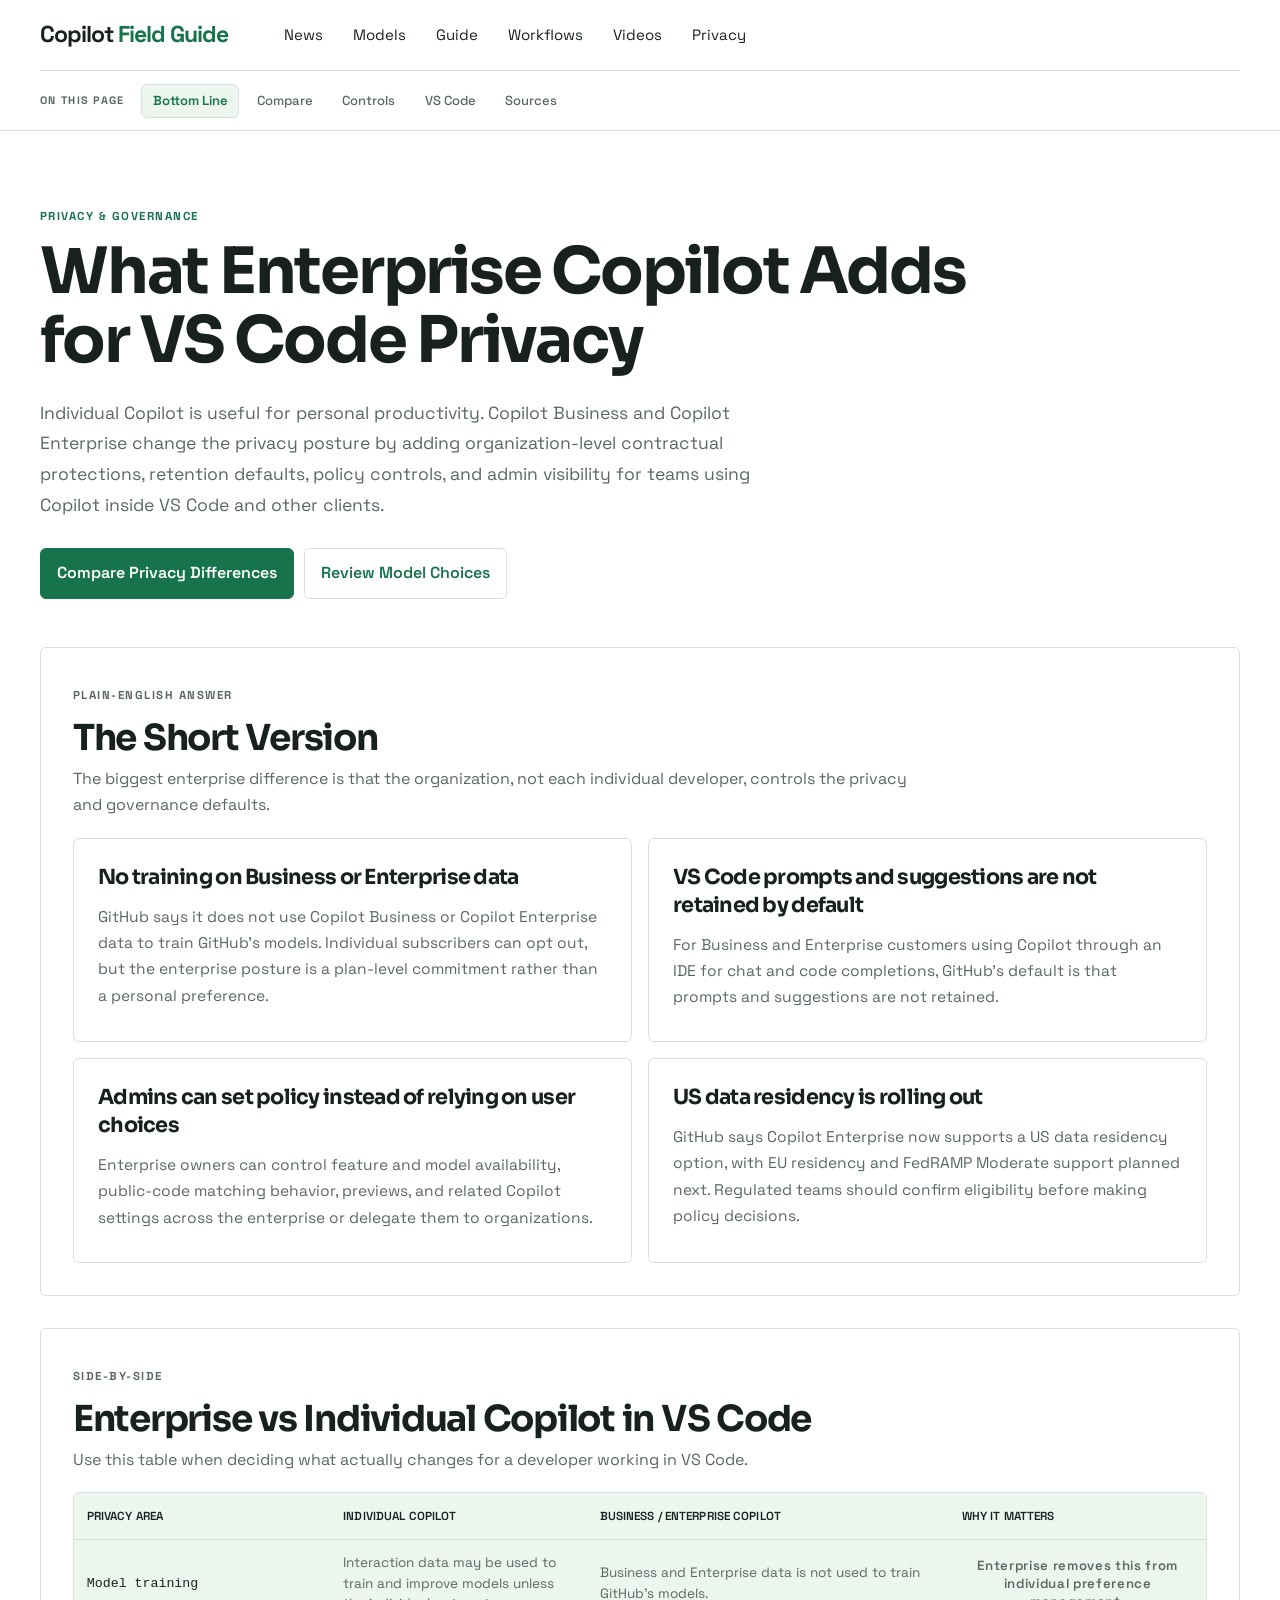
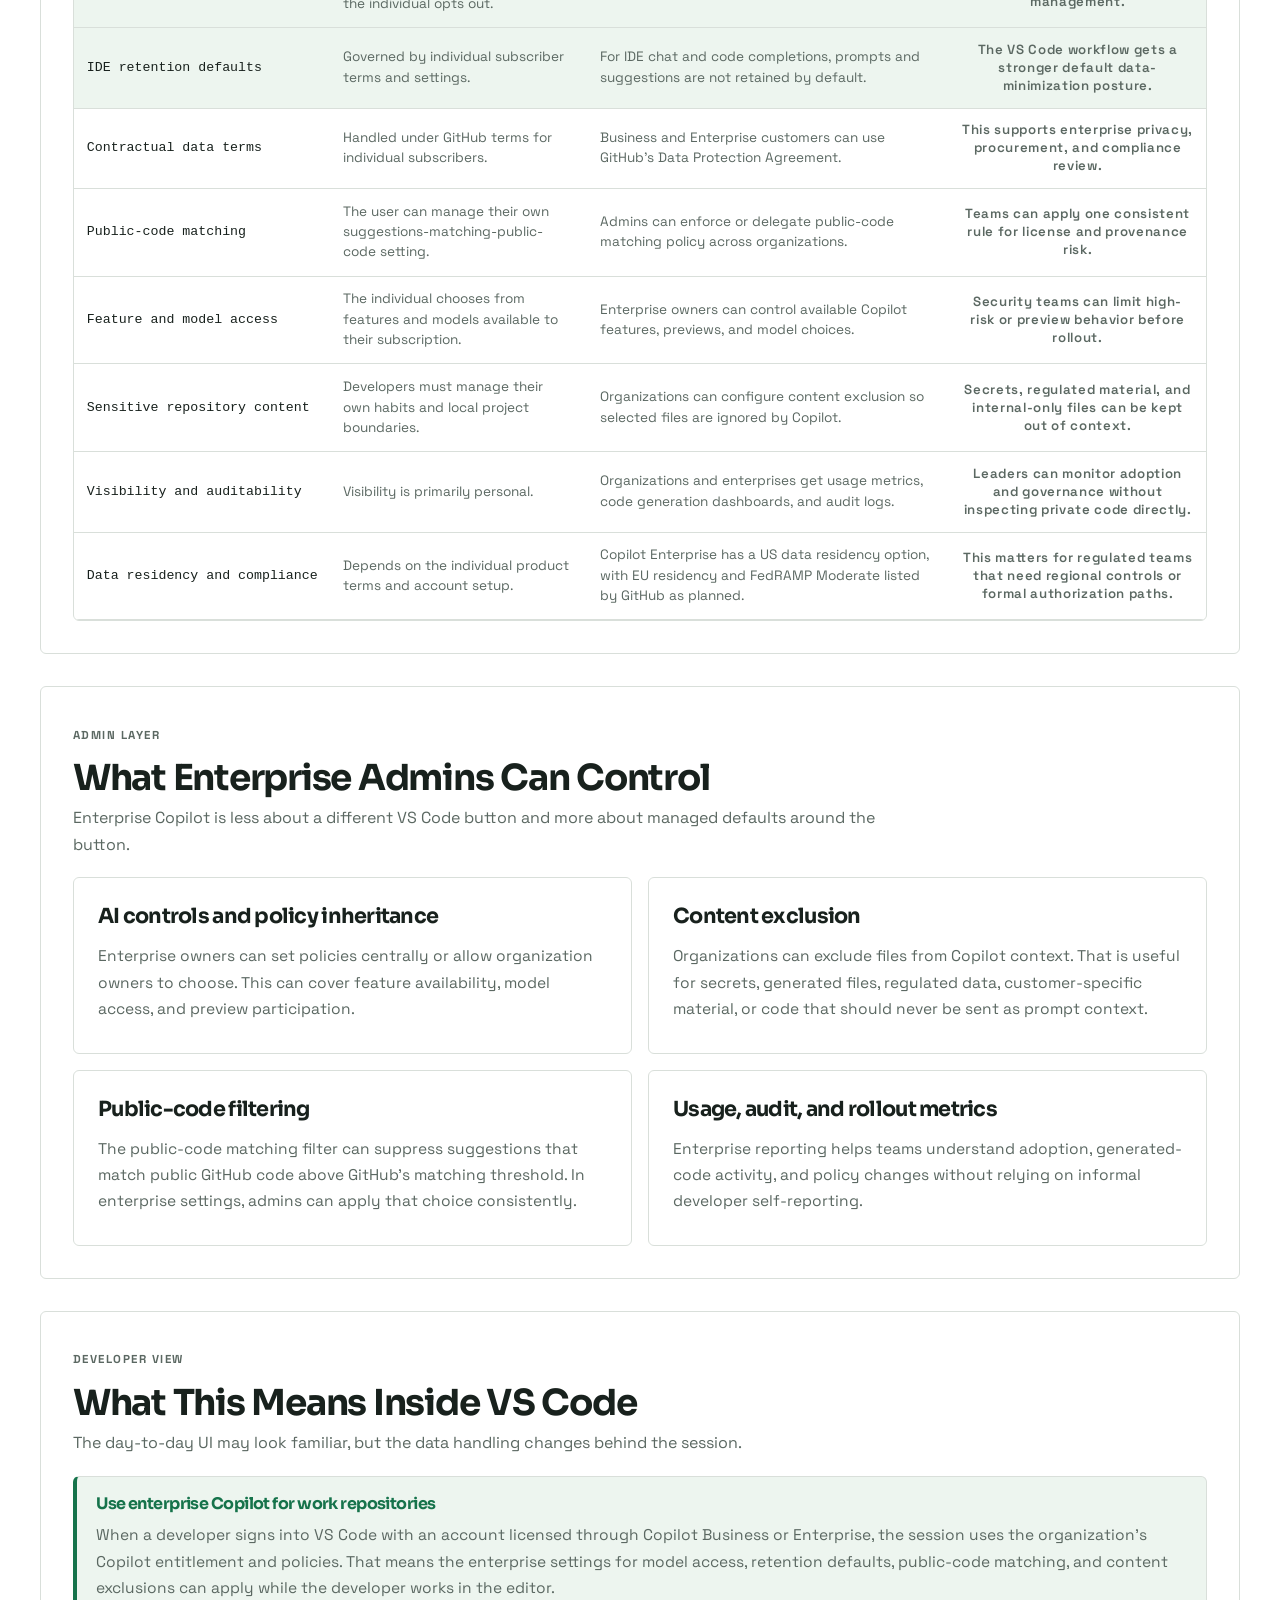
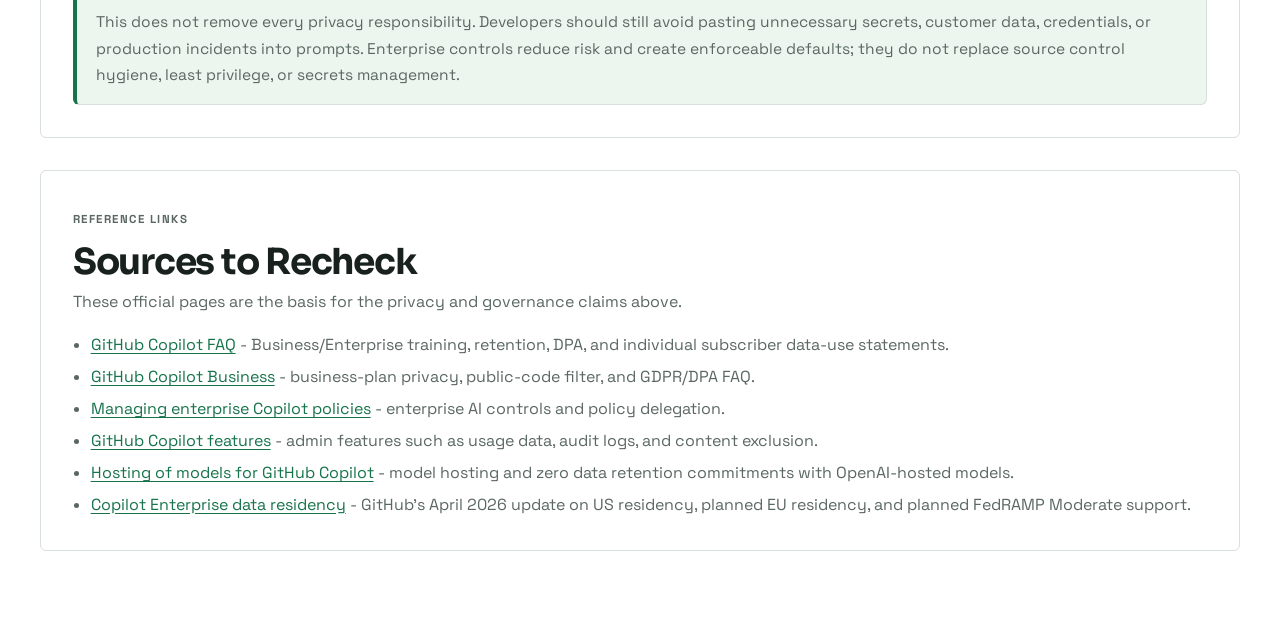
==== commit b7b50eb7: "Make current linked AI news the homepage" ====
--- a/enterprise-privacy.html
+++ b/enterprise-privacy.html
@@ -19,14 +19,14 @@
     <link rel="stylesheet" href="model-lab.css" />
   </head>
   <body>
-<nav class="field-nav" aria-label="Main navigation"><a class="field-brand" href="index.html">Copilot <span>Field Guide</span></a><div><a href="models.html">Models</a><a href="guide.html">Guide</a><a href="news.html">News</a><a href="videos.html">Videos</a><a href="enterprise-privacy.html">Privacy</a></div></nav>
+<nav class="field-nav" aria-label="Main navigation"><a class="field-brand" href="index.html">Copilot <span>Field Guide</span></a><div><a href="index.html">News</a><a href="models.html">Models</a><a href="guide.html">Guide</a><a href="learning.html">Workflows</a><a href="videos.html">Videos</a><a href="enterprise-privacy.html" aria-current="page">Privacy</a></div></nav>
     <div class="background-glow" aria-hidden="true"></div>
 
     <nav class="section-nav nav-visible-always" id="section-nav" aria-label="Enterprise privacy page sections">
       <div class="section-nav-inner">
         <div class="nav-group" aria-label="Other site pages">
           <span class="nav-group-label">Pages</span>
-          <a href="index.html" class="nav-pill nav-pill-back">AI Hub</a>
+          <a href="learning.html" class="nav-pill nav-pill-back">Workflows</a>
           <a href="guide.html" class="nav-pill nav-pill-back">Guide</a>
           <a href="news.html" class="nav-pill nav-pill-back">News</a>
           <a href="models.html" class="nav-pill nav-pill-back">Models</a>
